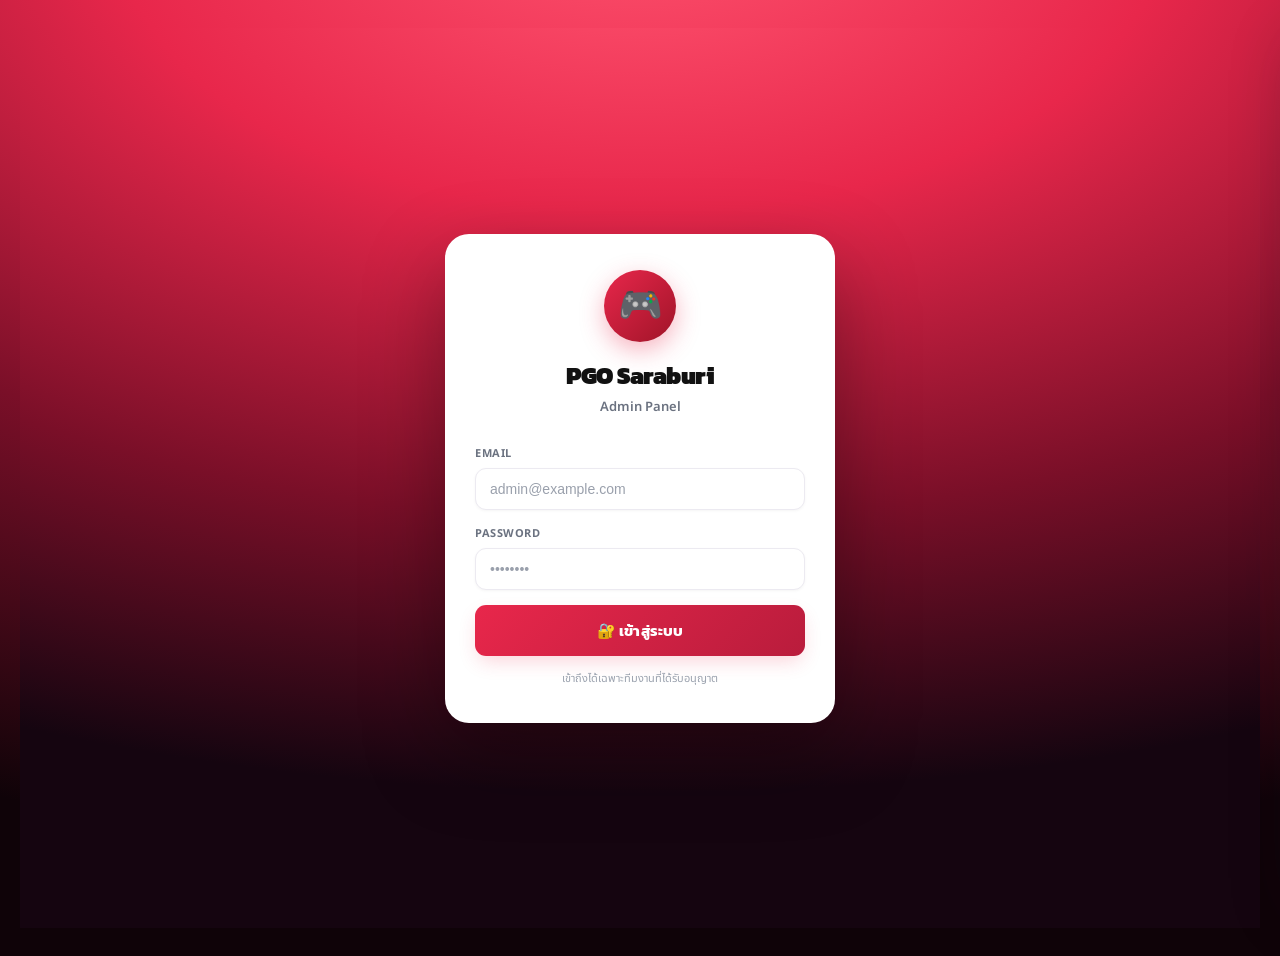
==== admin.html @ 5f39a00f "Add files via upload" ====
<!DOCTYPE html>
<html lang="th">
<head>
<meta charset="UTF-8">
<meta name="viewport" content="width=device-width, initial-scale=1.0">
<title>PGO Saraburi — Admin Panel</title>
<link rel="icon" type="image/png" href="favicon.png">
<link rel="apple-touch-icon" href="icon-192.png">
<script src="https://cdn.jsdelivr.net/npm/@supabase/supabase-js@2/dist/umd/supabase.js"></script>
<script src="https://cdnjs.cloudflare.com/ajax/libs/jsQR/1.4.0/jsQR.min.js"></script>
<link rel="stylesheet" href="style.css?v=8">
</head>
<body id="page-admin">

<!-- LOGIN -->
<div id="screen-login" style="min-height:100vh;display:flex;align-items:center;justify-content:center;padding:24px">
  <div style="background:#fff;border-radius:24px;padding:36px 30px;width:100%;max-width:390px;box-shadow:0 32px 80px rgba(0,0,0,.35)">
    <div style="text-align:center;margin-bottom:28px">
      <div style="width:72px;height:72px;border-radius:50%;background:linear-gradient(135deg,#E8274B,#a01428);display:flex;align-items:center;justify-content:center;font-size:36px;margin:0 auto 16px;box-shadow:0 8px 24px rgba(232,39,75,.35)">🎮</div>
      <h1 style="font-size:24px;font-weight:900;color:#111;letter-spacing:-.5px">PGO Saraburi</h1>
      <p style="font-size:13px;color:#6b7280;margin-top:4px;font-weight:600">Admin Panel</p>
    </div>
    <div class="err-box hidden" id="login-err"></div>
    <div class="form-group">
      <label class="form-label">Email</label>
      <input class="form-input" id="login-email" type="email" placeholder="admin@example.com" autocomplete="email">
    </div>
    <div class="form-group">
      <label class="form-label">Password</label>
      <input class="form-input" id="login-pw" type="password" placeholder="••••••••" autocomplete="current-password">
    </div>
    <button class="btn btn-primary" id="login-btn" onclick="doLogin()">🔐 เข้าสู่ระบบ</button>
    <p style="font-size:11px;color:#9ca3af;text-align:center;margin-top:14px">เข้าถึงได้เฉพาะทีมงานที่ได้รับอนุญาต</p>
  </div>
</div>

<!-- NO ACCESS -->
<div id="screen-noaccess" class="hidden" style="min-height:100vh;display:flex;align-items:center;justify-content:center;padding:24px">
  <div style="background:#fff;border-radius:24px;padding:40px 30px;max-width:390px;text-align:center;box-shadow:0 32px 80px rgba(0,0,0,.35)">
    <div style="width:80px;height:80px;border-radius:50%;background:#fee2e2;display:flex;align-items:center;justify-content:center;font-size:40px;margin:0 auto 18px">🚫</div>
    <h2 style="font-size:20px;font-weight:800;margin-bottom:10px;color:#111">ไม่มีสิทธิ์เข้าถึง</h2>
    <p style="font-size:13px;color:#6b7280;margin-bottom:22px;line-height:1.7">บัญชีนี้ไม่ได้รับอนุญาตให้เข้าใช้ Admin Panel<br>กรุณาติดต่อ Superadmin</p>
    <button class="btn btn-secondary" onclick="doLogout()" style="max-width:220px;margin:0 auto">← ออกจากระบบ</button>
  </div>
</div>

<!-- MAIN -->
<div id="screen-main" class="hidden">
<div class="app">
  <div class="topbar">
    <div style="display:flex;align-items:center;gap:10px">
      <img src="logo.png" alt="logo" style="width:36px;height:36px;border-radius:50%;border:2px solid rgba(255,255,255,0.4)">
      <div>
        <h1>PGO Saraburi Admin</h1>
        <p id="top-info">ยินดีต้อนรับ</p>
      </div>
    </div>
    <div style="display:flex;align-items:center;gap:8px">
      <span title="Realtime" style="display:inline-flex;align-items:center;gap:4px;font-size:11px;opacity:0.85"><span id="rt-dot" style="width:8px;height:8px;border-radius:50%;background:#f59e0b;display:inline-block"></span>Live</span>
      <span class="role-badge" id="role-badge"></span>
      <button onclick="doLogout()" style="background:rgba(255,255,255,0.18);border:1px solid rgba(255,255,255,0.3);color:#fff;padding:5px 10px;border-radius:7px;font-size:12px;cursor:pointer;font-weight:600">ออก</button>
    </div>
  </div>

  <div class="tabs">
    <button class="tab active" id="tab-dashboard"  onclick="switchTab('dashboard')">📊 ภาพรวม</button>
    <button class="tab"        id="tab-members"    onclick="switchTab('members')">👥 สมาชิก <span id="pin-reset-badge" style="display:none;background:#dc2626;color:#fff;border-radius:20px;font-size:10px;font-weight:800;padding:1px 6px;margin-left:2px"></span></button>
    <button class="tab"        id="tab-activities" onclick="switchTab('activities')">🎯 กิจกรรม</button>
    <button class="tab"        id="tab-announce"   onclick="switchTab('announce')">📢 ประกาศ</button>
    <button class="tab"        id="tab-draw"       onclick="switchTab('draw')">🎁 สุ่มรางวัล</button>
    <button class="tab"        id="tab-scan"       onclick="switchTab('scan')">📷 สแกน QR</button>
    <button class="tab hidden" id="tab-team"       onclick="switchTab('team')">🔐 ทีมงาน</button>
  </div>

  <!-- DASHBOARD -->
  <div class="tab-panel active" id="panel-dashboard">
    <div class="stat-grid">
      <div class="stat-box"><div class="stat-num" id="st-members">-</div><div class="stat-label">สมาชิก</div></div>
      <div class="stat-box"><div class="stat-num" id="st-checkins">-</div><div class="stat-label">เช็คอินวันนี้</div></div>
      <div class="stat-box"><div class="stat-num" id="st-acts">-</div><div class="stat-label">กิจกรรม Live</div></div>
    </div>
    <div class="card">
      <div class="card-head">
        <h2 style="margin:0">เช็คอินล่าสุด <span class="live-dot"></span></h2>
        <button class="btn btn-secondary btn-sm" onclick="loadDashboard()">↻ รีเฟรช</button>
      </div>
      <div class="tbl-wrap"><table class="tbl">
        <thead><tr><th>ชื่อ / Trainer</th><th>ทีม</th><th>กิจกรรม</th><th>เวลา</th><th>ระยะ(m)</th></tr></thead>
        <tbody id="dash-ci-list"><tr><td colspan="5" class="empty">กำลังโหลด...</td></tr></tbody>
      </table></div>
    </div>
    <div class="card">
      <h2>สถิติตามทีม</h2>
      <div id="team-stats"></div>
    </div>
  </div>

  <!-- MEMBERS -->
  <div class="tab-panel" id="panel-members">
    <!-- PIN Reset Requests -->
    <div class="card" id="pin-resets-card" style="display:none;border-left:4px solid #dc2626">
      <div class="card-head">
        <h2 style="margin:0;color:#dc2626">🔑 คำขอ Reset PIN</h2>
        <button class="btn btn-secondary btn-sm" onclick="loadPinResets()">↻</button>
      </div>
      <div id="pin-resets-list"></div>
    </div>
    <div class="card">
      <div style="display:flex;align-items:center;gap:8px;margin-bottom:12px;flex-wrap:wrap">
        <select id="filter-team" onchange="loadMembers()" style="padding:6px 10px;border:1px solid #e5e7eb;border-radius:7px;font-size:13px">
          <option value="">ทุกทีม</option>
          <option value="mystic">💙 Mystic</option>
          <option value="valor">❤️ Valor</option>
          <option value="instinct">💛 Instinct</option>
        </select>
        <button class="btn btn-secondary btn-sm" onclick="exportCSV()">📥 Export CSV</button>
      </div>
      <div class="tbl-wrap"><table class="tbl">
        <thead><tr><th>#</th><th>ชื่อ</th><th>Username</th><th>ทีม</th><th>Badge</th><th>กิจกรรม</th><th>แต้ม</th><th>ลงทะเบียน</th></tr></thead>
        <tbody id="members-list"><tr><td colspan="7" class="empty">กำลังโหลด...</td></tr></tbody>
      </table></div>
    </div>
  </div>

  <!-- ACTIVITIES -->
  <div class="tab-panel" id="panel-activities">
    <div class="card" id="act-form-card">
      <h2>➕ สร้างกิจกรรมใหม่</h2>
      <div class="err-box hidden" id="act-err"></div>
      <div style="display:grid;grid-template-columns:1fr 1fr;gap:10px">
        <div class="form-group" style="grid-column:1/-1">
          <label class="form-label">ชื่อกิจกรรม</label>
          <input class="form-input" id="act-name" type="text" placeholder="เช่น Raid Day สระบุรี">
        </div>
        <div class="form-group">
          <label class="form-label">ประเภท</label>
          <select class="form-input" id="act-type">
            <option value="draw">🎁 Lucky Draw</option>
            <option value="points">⭐ สะสมแต้ม</option>
            <option value="pvp">⚔️ PvP/Raid</option>
            <option value="checkin">📍 Check-in</option>
          </select>
        </div>
        <div class="form-group">
          <label class="form-label">ระบบเช็คอิน</label>
          <select class="form-input" id="act-checkin-mode">
            <option value="qr">📷 QR Code (แอดมินสแกนหน้างาน)</option>
            <option value="gps">📍 GPS (สมาชิกกดเช็คอินเอง)</option>
          </select>
        </div>
        <div class="form-group">
          <label class="form-label">แต้มต่อการเช็คอิน</label>
          <input class="form-input" id="act-pts" type="number" value="20" min="0" max="9999">
        </div>
        <div class="form-group">
          <label class="form-label">Latitude (GPS)</label>
          <input class="form-input" id="act-lat" type="number" placeholder="14.5289" step="any">
        </div>
        <div class="form-group">
          <label class="form-label">Longitude (GPS)</label>
          <input class="form-input" id="act-lng" type="number" placeholder="100.9103" step="any">
        </div>
        <div class="form-group">
          <label class="form-label">รัศมี (เมตร)</label>
          <input class="form-input" id="act-radius" type="number" value="100" min="10">
        </div>
        <div class="form-group">
          <label class="form-label">เวลาเริ่ม (ไม่บังคับ)</label>
          <input class="form-input" id="act-start" type="datetime-local">
        </div>
        <div class="form-group">
          <label class="form-label">เวลาสิ้นสุด (ไม่บังคับ)</label>
          <input class="form-input" id="act-end" type="datetime-local">
        </div>
        <div class="form-group" style="grid-column:1/-1">
          <label class="form-label">รูปภาพกิจกรรม (ไม่บังคับ)</label>
          <div id="img-preview-wrap" style="display:none;margin-bottom:8px">
            <img id="img-preview" style="width:100%;max-height:180px;object-fit:cover;border-radius:9px;border:1.5px solid #e5e7eb">
          </div>
          <input type="file" id="act-image" accept="image/*" onchange="previewImage(this)" style="display:none">
          <div style="display:flex;gap:8px">
            <button type="button" class="btn btn-secondary btn-sm" onclick="document.getElementById('act-image').click()">🖼 เลือกรูปภาพ</button>
            <button type="button" class="btn btn-secondary btn-sm" id="img-clear-btn" onclick="clearImage()" style="display:none">✕ ลบรูป</button>
          </div>
          <p style="font-size:11px;color:#9ca3af;margin-top:5px">รองรับ JPG, PNG, WebP · แนะนำ 1200×630px (16:9) · ระบบ resize อัตโนมัติ</p>
        </div>
      </div>
      <button class="btn btn-secondary btn-sm" style="margin-bottom:10px;width:auto" onclick="useMyGPS()">📍 ใช้ GPS ของฉัน</button>
      <div style="display:flex;gap:8px;flex-wrap:wrap">
        <button class="btn btn-primary" id="act-create-btn" onclick="createActivity()">✅ สร้างกิจกรรม</button>
        <button class="btn btn-secondary" id="act-cancel-btn" onclick="cancelEdit()" style="display:none">✕ ยกเลิก</button>
      </div>
    </div>
    <div class="card">
      <h2>รายการกิจกรรม</h2>
      <div id="act-list"></div>
    </div>
  </div>

  <!-- ANNOUNCEMENT (popup หลังล็อกอินฝั่งสมาชิก) -->
  <div class="tab-panel" id="panel-announce">
    <div class="card">
      <h2>📢 สร้างประกาศใหม่</h2>
      <p style="font-size:12px;color:#6b7280;margin-bottom:12px">ประกาศใหม่จะขึ้น pop-up ให้สมาชิกทุกคนเห็นทันทีหลังล็อกอินครั้งถัดไป และจะปิดประกาศเก่าที่เคยเปิดไว้อัตโนมัติ (แสดงได้ทีละ 1 ประกาศ)</p>
      <div class="err-box hidden" id="ann-err"></div>
      <div class="form-group">
        <label class="form-label">หัวข้อ (ไม่บังคับ)</label>
        <input class="form-input" id="ann-title" type="text" placeholder="เช่น นัดหมายกิจกรรมสัปดาห์นี้" maxlength="60">
      </div>
      <div class="form-group">
        <label class="form-label">ข้อความ</label>
        <textarea class="form-input" id="ann-message" rows="4" style="resize:vertical" placeholder="รายละเอียดกิจกรรม/การนัดหมายที่ต้องการแจ้งสมาชิก"></textarea>
      </div>
      <div class="form-group">
        <label class="form-label">รูปภาพประกอบ (ไม่บังคับ)</label>
        <div id="ann-img-preview-wrap" style="display:none;margin-bottom:8px">
          <img id="ann-img-preview" style="width:100%;max-height:180px;object-fit:cover;border-radius:9px;border:1.5px solid #e5e7eb">
        </div>
        <input type="file" id="ann-image" accept="image/*" onchange="previewAnnounceImage(this)" style="display:none">
        <div style="display:flex;gap:8px">
          <button type="button" class="btn btn-secondary btn-sm" onclick="document.getElementById('ann-image').click()">🖼 เลือกรูปภาพ</button>
          <button type="button" class="btn btn-secondary btn-sm" id="ann-img-clear-btn" onclick="clearAnnounceImage()" style="display:none">✕ ลบรูป</button>
        </div>
      </div>
      <button class="btn btn-primary" id="ann-create-btn" onclick="createAnnouncement()">📢 เผยแพร่ประกาศ</button>
    </div>
    <div class="card">
      <div class="card-head">
        <h2 style="margin:0">ประวัติประกาศ</h2>
        <button class="btn btn-secondary btn-sm" onclick="loadAnnouncements()">↻ รีเฟรช</button>
      </div>
      <div id="ann-list"></div>
    </div>
  </div>

  <!-- DRAW -->
  <div class="tab-panel" id="panel-draw">
    <div class="card">
      <h2>⚙️ ตั้งค่าการสุ่ม</h2>
      <div style="display:grid;grid-template-columns:1fr 1fr;gap:10px">
        <div class="form-group" style="grid-column:1/-1">
          <label class="form-label">กิจกรรม</label>
          <select id="draw-act" onchange="loadDrawCandidates()" style="width:100%;padding:8px;border:1px solid #e5e7eb;border-radius:7px;font-size:13px">
            <option value="">เลือกกิจกรรม</option>
          </select>
        </div>
        <div class="form-group">
          <label class="form-label">กรองทีม</label>
          <select id="draw-team" onchange="loadDrawCandidates()" style="width:100%;padding:8px;border:1px solid #e5e7eb;border-radius:7px;font-size:13px">
            <option value="">ทุกทีม</option>
            <option value="mystic">💙 Mystic</option>
            <option value="valor">❤️ Valor</option>
            <option value="instinct">💛 Instinct</option>
          </select>
        </div>
        <div class="form-group">
          <label class="form-label">เช็กอินขั้นต่ำ (ครั้ง)</label>
          <input class="form-input" id="draw-min-ci" type="number" value="0" min="0" onchange="loadDrawCandidates()">
        </div>
        <div class="form-group" style="grid-column:1/-1">
          <label class="form-label">รายการรางวัล</label>
          <div id="prize-rows-wrap"></div>
          <button type="button" class="btn btn-secondary btn-sm" onclick="addPrizeRow()" style="margin-top:6px">+ เพิ่มรายการรางวัล</button>
          <div id="prize-total-label" style="font-size:12px;color:#6b7280;margin-top:8px"></div>
        </div>
      </div>
      <div id="draw-eligible" style="font-size:13px;color:#6b7280;margin-top:10px"></div>
    </div>

    <div class="card">
      <h2>🎲 สุ่มรางวัล</h2>
      <div class="draw-stage">
        <div class="draw-slot" id="draw-slot">———</div>
      </div>
      <div style="display:flex;gap:8px;flex-wrap:wrap;margin-bottom:8px">
        <button class="btn btn-primary" id="draw-btn" onclick="doDraw()" disabled>🎲 สุ่มผู้โชคดี</button>
        <button class="btn btn-secondary btn-sm" onclick="resetDraw()" style="color:#dc2626;border-color:#fecaca">🔄 Reset การสุ่ม</button>
      </div>
      <div id="draw-winner-area"></div>
    </div>

    <div class="card">
      <h2>🏆 ผู้ได้รับรางวัลในกิจกรรมนี้</h2>
      <div style="display:flex;justify-content:flex-end;margin-bottom:8px">
        <button class="btn btn-secondary btn-sm" onclick="exportWinnersCSV()">📥 Export CSV</button>
      </div>
      <div class="tbl-wrap"><table class="tbl">
        <thead><tr><th>อันดับ</th><th>รางวัล</th><th>ชื่อ</th><th>Trainer</th><th>ทีม</th><th>เวลา</th><th>สถานะ</th></tr></thead>
        <tbody id="draw-winners-list"><tr><td colspan="7" class="empty">เลือกกิจกรรมก่อน</td></tr></tbody>
      </table></div>
    </div>

    <div class="card">
      <h2>📋 ประวัติการสุ่มทั้งหมด</h2>
      <div class="tbl-wrap"><table class="tbl">
        <thead><tr><th>กิจกรรม</th><th>อันดับ</th><th>รางวัล</th><th>ชื่อ</th><th>ทีม</th><th>เวลา</th><th>สถานะ</th></tr></thead>
        <tbody id="draw-history-list"><tr><td colspan="7" class="empty">กำลังโหลด...</td></tr></tbody>
      </table></div>
    </div>
  </div>

  <!-- SCAN QR -->
  <div class="tab-panel" id="panel-scan">
    <div class="card">
      <h2>📷 สแกน QR เช็คอิน</h2>
      <div class="info-box" id="scan-info-msg">กด "เปิดกล้อง" แล้วให้สมาชิกแสดง QR Code ที่หน้าจอมือถือ</div>
      <div id="qr-video-wrap" style="display:none">
        <video id="qr-video" autoplay playsinline muted></video>
        <div id="qr-scan-box"><div id="qr-scan-line"></div></div>
      </div>
      <canvas id="qr-canvas-scan" style="display:none"></canvas>
      <div style="text-align:center;margin-bottom:14px">
        <button class="btn btn-primary" id="scan-toggle-btn" onclick="toggleQRScanner()" style="max-width:220px;margin:0 auto">📷 เปิดกล้อง</button>
      </div>
      <div id="scan-result" style="display:none"></div>
      <hr style="border:none;border-top:1px solid #f0f0f0;margin:16px 0">
      <div style="font-size:12px;color:#9ca3af;text-align:center;margin-bottom:8px">กล้องไม่ได้? พิมพ์ Token ด้านล่าง</div>
      <div style="display:flex;gap:8px">
        <input id="manual-token-input" class="form-input" placeholder="วาง Token จาก QR ที่นี่" style="flex:1;font-size:13px">
        <button class="btn btn-secondary btn-sm" onclick="manualScanToken()" style="flex-shrink:0;white-space:nowrap">✅ ยืนยัน</button>
      </div>
    </div>

    <!-- Manual Check-in Card -->
    <div class="card" style="margin-top:0">
      <h2>✋ เช็คอิน Manual</h2>
      <div class="info-box" style="margin-bottom:14px">สำหรับกรณีสมาชิกไม่มี GPS หรือสัญญาณอ่อน — Admin เลือกสมาชิกและกิจกรรม แล้วกดเช็คอินให้เลย</div>
      <div style="display:flex;flex-direction:column;gap:10px">
        <div>
          <label class="form-label">ค้นหาสมาชิก</label>
          <input id="mc-search" class="form-input" placeholder="พิมพ์ชื่อหรือ Trainer name..." oninput="mcSearchMembers()" autocomplete="off">
          <div id="mc-dropdown" style="display:none;border:1px solid var(--border);border-radius:10px;overflow:hidden;max-height:200px;overflow-y:auto;margin-top:4px;background:#fff;box-shadow:0 4px 12px rgba(0,0,0,.1)"></div>
          <div id="mc-selected" style="display:none;margin-top:6px;padding:8px 12px;background:#fef2f2;border-radius:8px;border:1px solid #fecaca;font-size:13px;font-weight:700;color:var(--red)"></div>
        </div>
        <div>
          <label class="form-label">กิจกรรมที่เปิดอยู่</label>
          <select id="mc-activity" class="form-input" style="padding:10px 12px">
            <option value="">กำลังโหลด...</option>
          </select>
        </div>
        <button class="btn btn-primary" onclick="doManualCheckin()" id="mc-btn">✅ เช็คอินให้สมาชิก</button>
        <div id="mc-result" style="display:none;text-align:center;font-size:13px;padding:8px;border-radius:8px"></div>
      </div>
    </div>
  </div>

  <!-- TEAM (superadmin only) -->
  <div class="tab-panel" id="panel-team">
    <div class="card">
      <h2>➕ เพิ่มทีมงาน</h2>
      <div class="info-box">กรอกอีเมล ชื่อ และสิทธิ์ แล้วกด "+ เพิ่ม" — ระบบจะส่งอีเมลเชิญให้ตั้งรหัสผ่านเองและเพิ่มสิทธิ์ให้ในขั้นตอนเดียว (เฉพาะ Superadmin เท่านั้นที่ทำได้)</div>
      <div class="err-box hidden" id="team-err"></div>
      <div class="flex-row" style="margin-bottom:10px">
        <input class="form-input" id="team-email" type="email" placeholder="email@example.com" style="flex:1;min-width:160px">
        <input class="form-input" id="team-name" type="text" placeholder="ชื่อทีมงาน" style="flex:1;min-width:120px">
        <select class="form-input" id="team-role" style="width:130px;min-width:0">
          <option value="staff">Staff</option>
          <option value="admin">Admin</option>
          <option value="superadmin">Superadmin</option>
        </select>
        <button class="btn btn-primary btn-sm" id="team-add-btn" onclick="addTeamMember()">+ เพิ่ม</button>
      </div>
    </div>
    <div class="card">
      <h2>รายชื่อทีมงาน</h2>
      <div class="tbl-wrap"><table class="tbl">
        <thead><tr><th>ชื่อ</th><th>Email</th><th>Role</th><th>เพิ่มเมื่อ</th><th></th></tr></thead>
        <tbody id="team-list"><tr><td colspan="5" class="empty">กำลังโหลด...</td></tr></tbody>
      </table></div>
    </div>
    <div class="card">
      <h2>🖼️ รูปภาพหน้า Splash (ตามเทศกาล)</h2>
      <div class="info-box">ตั้งค่า URL รูปพื้นหลังหน้าแรกที่สมาชิกเห็นตอนเปิดแอป เช่น ธีมฮาโลวีน คริสต์มาส ปีใหม่ — เว้นว่างแล้วบันทึกเพื่อกลับไปใช้พื้นหลังปกติ</div>
      <div class="err-box hidden" id="splash-err"></div>
      <div class="flex-row" style="margin-bottom:10px">
        <input class="form-input" id="splash-url" type="url" placeholder="https://example.com/seasonal.jpg" style="flex:1;min-width:200px">
        <button class="btn btn-primary btn-sm" onclick="saveSplashImage()">💾 บันทึก</button>
        <button class="btn btn-secondary btn-sm" onclick="clearSplashImage()">✖ ล้างค่า</button>
      </div>
      <img id="splash-preview" src="" alt="ตัวอย่างรูป Splash" style="display:none;max-width:220px;border-radius:14px;box-shadow:0 4px 14px rgba(0,0,0,.15)">
    </div>
    <div class="card">
      <h2>📣 ส่งการแจ้งเตือน (Push Notification)</h2>
      <div class="info-box">ส่งแจ้งเตือนไปยังสมาชิกทุกคนที่เปิดรับการแจ้งเตือนไว้ กดการแจ้งเตือนแล้วแอปจะพาไปหน้าที่เลือกด้านล่าง</div>
      <div class="err-box hidden" id="push-err"></div>
      <div class="form-group">
        <label class="form-label">หัวข้อ</label>
        <input class="form-input" id="push-title" type="text" placeholder="เช่น 🎉 มีกิจกรรมใหม่!" maxlength="80">
      </div>
      <div class="form-group">
        <label class="form-label">ข้อความ</label>
        <textarea class="form-input" id="push-body" rows="3" placeholder="รายละเอียดการแจ้งเตือน..." maxlength="180"></textarea>
      </div>
      <div style="display:grid;grid-template-columns:1fr 1fr;gap:10px">
        <div class="form-group">
          <label class="form-label">หน้าปลายทาง (เมื่อกดแจ้งเตือน)</label>
          <select class="form-input" id="push-dest">
            <option value="home">🏠 หน้าหลัก</option>
            <option value="leaderboard">🏆 Leaderboard</option>
            <option value="checkin-history">📋 ประวัติเช็คอิน</option>
            <option value="badge">🎖 ตราสัญลักษณ์</option>
          </select>
        </div>
        <div class="form-group">
          <label class="form-label">รูปภาพประกอบ (ไม่บังคับ)</label>
          <input class="form-input" id="push-image" type="url" placeholder="https://...">
        </div>
      </div>
      <button class="btn btn-primary" id="push-send-btn" onclick="sendPushNotification()">📣 ส่งแจ้งเตือน</button>
      <div id="push-result" style="display:none;text-align:center;font-size:13px;padding:8px;border-radius:8px;margin-top:10px"></div>
    </div>
    <div class="card">
      <div class="card-head">
        <h2 style="margin:0">📋 สมาชิกที่เปิดรับแจ้งเตือนอยู่ตอนนี้</h2>
        <button class="btn btn-secondary btn-sm" onclick="loadPushSubscribers()">↻ รีเฟรช</button>
      </div>
      <div class="tbl-wrap"><table class="tbl">
        <thead><tr><th>ชื่อ</th><th>Trainer</th><th>จำนวนอุปกรณ์</th><th>เปิดล่าสุด</th></tr></thead>
        <tbody id="push-subs-list"><tr><td colspan="4" class="empty">กำลังโหลด...</td></tr></tbody>
      </table></div>
    </div>
    <div class="card">
      <div class="card-head">
        <h2 style="margin:0">🕘 ประวัติการส่งแจ้งเตือน</h2>
        <button class="btn btn-secondary btn-sm" onclick="loadPushLogs()">↻ รีเฟรช</button>
      </div>
      <div id="push-logs-list"><div class="empty">กำลังโหลด...</div></div>
    </div>
  </div>

</div><!-- .app -->
</div><!-- screen-main -->

<script>
// =====================================================
// SUPABASE CONFIG — แก้ไข 2 บรรทัดนี้
// หาค่าได้ที่: Supabase Dashboard → Settings → API
const SUPABASE_URL      = 'https://mywgmpeirhuzeglzofso.supabase.co';
const SUPABASE_ANON_KEY = 'sb_publishable__g2KWcUU1hOY8hpvE3EupQ_81szTRiy';
// =====================================================

const IS_CONFIGURED = !SUPABASE_URL.includes('YOUR_PROJECT');

let db = null;
if (IS_CONFIGURED) {
  const { createClient } = window.supabase;
  db = createClient(SUPABASE_URL, SUPABASE_ANON_KEY);
}

const TEAM_LABEL = { mystic:'💙 Mystic', valor:'❤️ Valor', instinct:'💛 Instinct' };
const BADGES = [
  { min:50, cls:'ach-champion', icon:'👑', label:'Champion' },
  { min:30, cls:'ach-diamond',  icon:'💎', label:'Diamond'  },
  { min:15, cls:'ach-gold',     icon:'🥇', label:'Gold'     },
  { min:7,  cls:'ach-silver',   icon:'🥈', label:'Silver'   },
  { min:3,  cls:'ach-bronze',   icon:'🥉', label:'Bronze'   },
  { min:1,  cls:'ach-newcomer', icon:'🌱', label:'Newcomer' },
];
function getBadge(events) { return BADGES.find(b=>(events||0)>=b.min)||null; }
function achTag(events) { const b=getBadge(events); return b?`<span class="ach-tag ${b.cls}">${b.icon} ${b.label}</span>`:'-'; }
const TEAM_B     = { mystic:'b-mystic',  valor:'b-valor',  instinct:'b-instinct' };
const ROLE_B     = { superadmin:'b-superadmin', admin:'b-admin', staff:'b-staff' };
const ROLE_RB    = { superadmin:'rb-superadmin', admin:'rb-admin', staff:'rb-staff' };

let currentUser = null;
let currentRole = null;
let drawCandidates = [];
let drawWinners    = [];
let drawTimer      = null;

function $(id)       { return document.getElementById(id); }
function show(id)    { $(id).classList.remove('hidden'); }
function hide(id)    { $(id).classList.add('hidden'); }
function showErr(id, msg){ $(id).textContent=msg; show(id); }
function hideErr(id) { hide(id); }

// Toast แจ้งเตือนลอยมุมบน แทน alert() เดิม (ไม่บล็อกหน้าจอ) — ใช้กับข้อความ
// แจ้งสถานะทั่วไปเท่านั้น ส่วนข้อความที่โชว์ PIN ใหม่ (ต้องให้แอดมินจด/แจ้งสมาชิก)
// ยังคงใช้ alert() ปกติที่บล็อกหน้าจอไว้ตามเดิมโดยตั้งใจ
function showToast(message, type = 'info', duration = 3200) {
  let box = $('toast-container');
  if (!box) { box = document.createElement('div'); box.id = 'toast-container'; document.body.appendChild(box); }
  const icons = { success: '✅', error: '❌', info: 'ℹ️' };
  const el = document.createElement('div');
  el.className = 'toast' + (type !== 'info' ? ' toast-' + type : '');
  el.innerHTML = `<span class="toast-icon">${icons[type] || icons.info}</span><span>${message}</span>`;
  box.appendChild(el);
  setTimeout(() => { el.classList.add('toast-out'); setTimeout(() => el.remove(), 250); }, duration);
}
function fmt(d)      { if(!d)return'-'; return new Date(d).toLocaleString('th-TH',{day:'2-digit',month:'2-digit',hour:'2-digit',minute:'2-digit'}); }

// ป้องกัน XSS: ใช้ครอบข้อมูลที่มาจาก DB/ผู้ใช้ก่อนใส่ผ่าน innerHTML เสมอ
function esc(s) {
  return String(s ?? '').replace(/[&<>"']/g, c => ({'&':'&amp;','<':'&lt;','>':'&gt;','"':'&quot;',"'":'&#39;'}[c]));
}
// ป้องกัน XSS/JS-injection: ใช้ครอบค่าที่ฝังเป็น argument ในสตริง JS เดี่ยว ('...')
// ภายใน attribute onclick="..." (ต้อง escape ทั้งระดับ JS string และระดับ HTML attribute)
function escJs(s) {
  return String(s ?? '')
    .replace(/\\/g, '\\\\')
    .replace(/'/g, "\\'")
    .replace(/"/g, '&quot;')
    .replace(/</g, '&lt;')
    .replace(/>/g, '&gt;')
    .replace(/\n/g, '\\n')
    .replace(/\r/g, '');
}

// ==================== Auth ====================
async function doLogin() {
  const email = $('login-email').value.trim();
  const pw    = $('login-pw').value;
  hideErr('login-err');
  if (!email || !pw) { showErr('login-err','กรุณากรอก Email และ Password'); return; }
  $('login-btn').disabled=true; $('login-btn').textContent='กำลังเข้าสู่ระบบ...';
  try {
    if (!IS_CONFIGURED || !db) {
      // Demo mode (no Supabase)
      if (pw==='admin') { currentRole='superadmin'; currentUser={email}; bootAdmin(); }
      else showErr('login-err','รหัสผ่านไม่ถูกต้อง (Demo: admin)');
      return;
    }
    // ล้าง session เก่า (เช่น Google OAuth จาก index.html) ก่อน login ใหม่
    await db.auth.signOut();
    const { data, error } = await db.auth.signInWithPassword({ email, password: pw });
    if (error) throw error;
    currentUser = data.user;
    const { data: tm } = await db.from('team_members').select('*').eq('email', email).maybeSingle();
    if (!tm) { await db.auth.signOut(); showErr('login-err','บัญชีนี้ไม่มีสิทธิ์เข้า Admin Panel'); return; }
    currentRole = tm.role;
    bootAdmin();
  } catch(e) { showErr('login-err', e.message||'เข้าสู่ระบบไม่สำเร็จ'); }
  finally { $('login-btn').disabled=false; $('login-btn').textContent='🔐 เข้าสู่ระบบ'; }
}

function bootAdmin() {
  hide('screen-login');
  show('screen-main');
  const rb=$('role-badge');
  rb.textContent = currentRole==='superadmin'?'👑 Superadmin':currentRole==='admin'?'🛡 Admin':'👤 Staff';
  rb.className   = 'role-badge '+(ROLE_RB[currentRole]||'rb-staff');
  $('top-info').textContent = (currentUser?.email||'') + ' · เข้าสู่ระบบแล้ว';
  if (currentRole==='superadmin') { show('tab-team'); }
  if (currentRole==='staff')      { hide('tab-draw'); hide('act-form-card'); hide('tab-announce'); }
  loadDashboard();
  loadActivitiesForDraw();
  loadPinResets();
  startRealtime();
}

// ==================== Realtime ====================
let _realtimeChannel = null;
function startRealtime() {
  if (!IS_CONFIGURED || !db) return;
  if (_realtimeChannel) { db.removeChannel(_realtimeChannel); }

  _realtimeChannel = db.channel('admin-realtime')
    .on('postgres_changes', { event: 'INSERT', schema: 'public', table: 'checkins' }, payload => {
      showToast('📍 เช็คอินใหม่: ' + (payload.new.member_name || '') + ' — ' + (payload.new.activity_name || ''));
      // refresh dashboard ถ้าอยู่ที่ tab dashboard
      if ($('panel-dashboard')?.classList.contains('active')) loadDashboard();
    })
    .on('postgres_changes', { event: 'INSERT', schema: 'public', table: 'members' }, payload => {
      showToast('🆕 สมาชิกใหม่: ' + (payload.new.name || '') + ' (' + (payload.new.gameid || '') + ')');
      if ($('panel-dashboard')?.classList.contains('active')) loadDashboard();
      if ($('panel-members')?.classList.contains('active'))   loadMembers();
    })
    .subscribe(status => {
      const dot = $('rt-dot');
      if (dot) dot.style.background = status === 'SUBSCRIBED' ? '#22c55e' : '#f59e0b';
    });
}

async function doLogout() {
  stopQRScanner();
  if (IS_CONFIGURED && db) await db.auth.signOut();
  currentUser=null; currentRole=null;
  hide('screen-main'); hide('screen-noaccess'); show('screen-login');
}

// ==================== QR Scanner ====================
let _scanStream = null, _scanRaf = null, _scanCooldown = false, _lastScannedToken = '';
let _barcodeDetector = null;

// สร้าง BarcodeDetector ถ้า browser รองรับ (Chrome/Android รองรับ)
if ('BarcodeDetector' in window) {
  try { _barcodeDetector = new BarcodeDetector({ formats: ['qr_code'] }); } catch(e) {}
}

function toggleQRScanner() {
  if (_scanStream) stopQRScanner();
  else startQRScanner();
}

async function startQRScanner() {
  const infoEl    = $('scan-info-msg');
  const video     = $('qr-video');
  const wrap      = $('qr-video-wrap');
  const toggleBtn = $('scan-toggle-btn');

  infoEl.textContent = '⏳ กำลังเปิดกล้อง...';
  infoEl.className   = 'info-box';
  $('scan-result').style.display = 'none';

  const tryList = [
    { video: { facingMode: { exact: 'environment' } } },
    { video: { facingMode: 'environment' } },
    { video: true }
  ];

  let stream = null;
  for (const c of tryList) {
    try { stream = await navigator.mediaDevices.getUserMedia(c); break; }
    catch(e) {}
  }

  if (!stream) {
    infoEl.className   = 'err-box';
    infoEl.textContent = '❌ ไม่สามารถเปิดกล้องได้ — กรุณาอนุญาตสิทธิ์กล้อง';
    return;
  }

  _scanStream       = stream;
  _lastScannedToken = '';
  _scanCooldown     = false;

  video.srcObject = stream;
  wrap.style.display    = 'block';
  toggleBtn.textContent = '⏹ หยุดกล้อง';
  toggleBtn.className   = 'btn btn-danger';

  video.onloadedmetadata = async () => {
    try { await video.play(); } catch(e) {}
    const s   = stream.getVideoTracks()[0]?.getSettings();
    const api = _barcodeDetector ? 'BarcodeDetector' : 'jsQR';
    infoEl.textContent = `📷 สแกนอยู่ [${api}]${s ? ` ${s.width}×${s.height}` : ''} — ให้สมาชิกแสดง QR`;
    _scanRaf = requestAnimationFrame(scanLoop);
  };
}

function stopQRScanner() {
  if (_scanRaf)    { cancelAnimationFrame(_scanRaf); _scanRaf = null; }
  if (_scanStream) { _scanStream.getTracks().forEach(t => t.stop()); _scanStream = null; }
  const video     = $('qr-video');
  const wrap      = $('qr-video-wrap');
  const toggleBtn = $('scan-toggle-btn');
  const info      = $('scan-info-msg');
  if (video)     { video.srcObject = null; video.onloadedmetadata = null; }
  if (wrap)      wrap.style.display = 'none';
  if (toggleBtn) { toggleBtn.textContent = '📷 เปิดกล้อง'; toggleBtn.className = 'btn btn-primary'; }
  if (info)      { info.className = 'info-box'; info.textContent = 'กด "เปิดกล้อง" แล้วให้สมาชิกแสดง QR Code ที่หน้าจอมือถือ'; }
}

async function scanLoop() {
  if (!_scanStream) return;
  const video = $('qr-video');

  if (!video || video.readyState < 2 || video.videoWidth === 0) {
    _scanRaf = requestAnimationFrame(scanLoop);
    return;
  }

  try {
    let detected = null;

    if (_barcodeDetector) {
      // ── วิธี 1: BarcodeDetector (native, เร็ว, แม่นบน Android Chrome) ──
      const codes = await _barcodeDetector.detect(video);
      if (codes.length > 0) detected = codes[0].rawValue;
    } else if (window.jsQR) {
      // ── วิธี 2: jsQR fallback ──
      const canvas = $('qr-canvas-scan');
      canvas.width  = video.videoWidth;
      canvas.height = video.videoHeight;
      const ctx = canvas.getContext('2d');
      ctx.drawImage(video, 0, 0);
      const img = ctx.getImageData(0, 0, canvas.width, canvas.height);
      const code = jsQR(img.data, img.width, img.height, { inversionAttempts: 'attemptBoth' });
      if (code) detected = code.data;
    }

    if (detected && detected !== _lastScannedToken && !_scanCooldown) {
      _lastScannedToken = detected;
      _scanCooldown     = true;
      processScanToken(detected);
      return; // หยุด loop รอผล — processScanToken จะ resume
    }
  } catch(e) { /* ข้าม frame ที่ error */ }

  _scanRaf = requestAnimationFrame(scanLoop);
}

// fallback: แอดมินพิมพ์ token เอง
function manualScanToken() {
  const input = $('manual-token-input');
  const token = (input?.value || '').trim();
  if (!token) return;
  input.value       = '';
  _lastScannedToken = '';
  _scanCooldown     = true;
  processScanToken(token);
}

async function processScanToken(token) {
  const resultEl = $('scan-result');
  resultEl.style.display = 'block';
  resultEl.className = 'info-box';
  resultEl.innerHTML = '<span style="display:inline-block;width:16px;height:16px;border:2px solid #bfdbfe;border-top-color:#1d4ed8;border-radius:50%;animation:spin 0.7s linear infinite;vertical-align:middle;margin-right:6px"></span> กำลังตรวจสอบ QR...';

  try {
    const { data, error } = await db.rpc('scan_checkin_token', { p_token: token });
    if (error) {
      const msg = error.message || '';
      let txt = '❌ เกิดข้อผิดพลาด: ' + msg;
      if (msg.includes('TOKEN_INVALID'))   txt = '❌ QR Code ไม่ถูกต้อง (อาจเป็น QR อื่น)';
      if (msg.includes('TOKEN_EXPIRED'))   txt = '⏰ QR Code หมดอายุแล้ว (ให้สมาชิกสร้างใหม่)';
      if (msg.includes('TOKEN_USED'))      txt = '⚠️ QR Code นี้ถูกใช้ไปแล้ว';
      if (msg.includes('ALREADY_CHECKIN')) txt = '⚠️ สมาชิกนี้เช็คอินแล้ว';
      resultEl.className   = 'err-box';
      resultEl.textContent = txt;
      showToast(txt);
    } else if (data && data.success) {
      const teamIcon = { mystic:'💙', valor:'❤️', instinct:'💛' };
      resultEl.className = '';
      const box = document.createElement('div');
      box.style.cssText = 'background:#dcfce7;border-radius:12px;padding:18px;text-align:center';
      box.innerHTML = `
        <div style="font-size:40px;margin-bottom:8px">✅</div>
        <div style="font-size:18px;font-weight:800;color:#15803d;margin-bottom:6px">เช็คอินสำเร็จ!</div>
        <div style="font-size:16px;font-weight:700;color:#111">${data.member_name}</div>
        <div style="font-size:13px;color:#6b7280;margin:3px 0">${data.member_gameid} · ${teamIcon[data.member_team]||''} ${data.member_team||''}</div>
        <div style="font-size:13px;color:#6b7280">📍 ${data.activity_name}</div>
        <div style="font-size:14px;font-weight:800;color:#E8274B;margin-top:6px">+${data.pts_earned} แต้ม</div>`;
      resultEl.innerHTML = '';
      resultEl.appendChild(box);
      showToast('✅ ' + data.member_name + ' เช็คอินสำเร็จ +' + data.pts_earned + ' แต้ม');
    }
  } catch(e) {
    resultEl.className   = 'err-box';
    resultEl.textContent = '❌ ' + e.message;
  }

  // Resume scan หลัง 3 วินาที
  setTimeout(() => {
    _scanCooldown     = false;
    _lastScannedToken = '';
    if (_scanStream) _scanRaf = requestAnimationFrame(scanLoop);
  }, 3000);
}

// ==================== Tabs ====================
function switchTab(name) {
  if (name !== 'scan') stopQRScanner(); // หยุดกล้องเมื่อออกจาก tab scan
  document.querySelectorAll('.tab').forEach(t=>t.classList.remove('active'));
  document.querySelectorAll('.tab-panel').forEach(p=>p.classList.remove('active'));
  $('tab-'+name).classList.add('active');
  $('panel-'+name).classList.add('active');
  if (name==='dashboard')  loadDashboard();
  if (name==='members')    { loadMembers(); loadPinResets(); }
  if (name==='activities') loadActivities();
  if (name==='announce')   loadAnnouncements();
  if (name==='draw')       loadDrawCandidates();
  if (name==='team')       { loadTeam(); loadSplashImage(); loadPushSubscribers(); loadPushLogs(); }
  if (name==='scan')       { _mcMembersCache = []; loadMcActivities(); }
}

// ==================== Dashboard ====================
// ── Manual Check-in ──────────────────────────────────────────────────────────
let _mcSelectedId = null, _mcMembersCache = [];

async function loadMcActivities() {
  const sel = document.getElementById('mc-activity');
  if (!sel || !IS_CONFIGURED || !db) return;
  try {
    const { data } = await db.from('activities').select('id,name,time_label').eq('is_open', true).order('created_at', { ascending: false });
    if (!data?.length) { sel.innerHTML = '<option value="">ไม่มีกิจกรรมที่เปิดอยู่</option>'; return; }
    sel.innerHTML = data.map(a => `<option value="${a.id}">${a.name}${a.time_label ? ' — '+a.time_label : ''}</option>`).join('');
  } catch(e) { sel.innerHTML = '<option value="">เกิดข้อผิดพลาด</option>'; }
}

async function mcSearchMembers() {
  const q = document.getElementById('mc-search').value.trim().toLowerCase();
  const dd = document.getElementById('mc-dropdown');
  _mcSelectedId = null;
  document.getElementById('mc-selected').style.display = 'none';
  if (q.length < 1) { dd.style.display = 'none'; return; }
  try {
    if (!_mcMembersCache.length && IS_CONFIGURED && db) {
      const { data } = await db.from('members').select('id,name,gameid,team').order('name');
      _mcMembersCache = data || [];
    }
    const filtered = _mcMembersCache.filter(m =>
      m.name.toLowerCase().includes(q) || (m.gameid||'').toLowerCase().includes(q)
    ).slice(0, 8);
    if (!filtered.length) { dd.innerHTML = '<div style="padding:12px;color:#9ca3af;font-size:13px">ไม่พบสมาชิก</div>'; dd.style.display = 'block'; return; }
    dd.innerHTML = filtered.map(m => `
      <div onclick="mcSelectMember('${m.id}','${escJs(m.name)}','${escJs(m.gameid||'')}')"
           style="padding:10px 14px;cursor:pointer;display:flex;align-items:center;gap:10px;border-bottom:1px solid #f3f4f6;font-size:13px"
           onmouseover="this.style.background='#fef2f2'" onmouseout="this.style.background=''">
        <span class="badge ${TEAM_B[m.team]||''}" style="flex-shrink:0">${TEAM_LABEL[m.team]||''}</span>
        <div><strong>${esc(m.name)}</strong><span style="color:#9ca3af;margin-left:6px">${esc(m.gameid||'')}</span></div>
      </div>`).join('');
    dd.style.display = 'block';
  } catch(e) {}
}

function mcSelectMember(id, name, gameid) {
  _mcSelectedId = id;
  document.getElementById('mc-search').value = '';
  document.getElementById('mc-dropdown').style.display = 'none';
  const sel = document.getElementById('mc-selected');
  sel.innerHTML = `✅ เลือก: <strong>${esc(name)}</strong> <span style="font-weight:400;color:#6b7280">${esc(gameid)}</span>`;
  sel.style.display = 'block';
}

async function doManualCheckin() {
  if (!_mcSelectedId) { showToast('กรุณาเลือกสมาชิกก่อน', 'error'); return; }
  const actId = document.getElementById('mc-activity').value;
  if (!actId) { showToast('กรุณาเลือกกิจกรรม', 'error'); return; }
  const btn = document.getElementById('mc-btn');
  const res = document.getElementById('mc-result');
  btn.disabled = true; btn.textContent = '⏳ กำลังเช็คอิน...';
  res.style.display = 'none';
  try {
    const { data, error } = await db.rpc('admin_manual_checkin', { p_member_id: _mcSelectedId, p_activity_id: actId });
    res.style.display = 'block';
    if (data?.ok) {
      res.style.background = '#f0fdf4'; res.style.color = '#15803d';
      res.textContent = data.message;
      _mcSelectedId = null;
      document.getElementById('mc-selected').style.display = 'none';
      loadDashboard();
    } else {
      res.style.background = '#fef2f2'; res.style.color = '#dc2626';
      res.textContent = (error?.message) || data?.message || 'เกิดข้อผิดพลาด';
    }
  } catch(e) {
    res.style.display = 'block'; res.style.background = '#fef2f2'; res.style.color = '#dc2626';
    res.textContent = 'Error: ' + e.message;
  } finally {
    btn.disabled = false; btn.textContent = '✅ เช็คอินให้สมาชิก';
  }
}
// ─────────────────────────────────────────────────────────────────────────────

// ─────────────────────────────────────────────────────────────────────────────

async function loadDashboard() {
  try {
    if (IS_CONFIGURED && db) {
      const [{ count: mc },{ count: ac },{ data: cis }] = await Promise.all([
        db.from('members').select('*',{count:'exact',head:true}),
        db.from('activities').select('*',{count:'exact',head:true}).eq('is_open',true),
        db.from('checkins').select('*').order('timestamp',{ascending:false}).limit(30)
      ]);
      $('st-members').textContent  = mc||0;
      $('st-acts').textContent     = ac||0;
      const today=new Date().toDateString();
      $('st-checkins').textContent = (cis||[]).filter(c=>new Date(c.timestamp).toDateString()===today).length;
      renderDashCI(cis||[]);
      renderTeamStats(cis||[]);
    } else {
      const members = JSON.parse(localStorage.getItem('pgo_members')||'[]');
      const acts    = (JSON.parse(localStorage.getItem('pgo_activities')||'[]')).filter(a=>a.isOpen||a.is_open);
      const cis     = JSON.parse(localStorage.getItem('pgo_checkins')||'[]');
      const today   = new Date().toDateString();
      $('st-members').textContent  = members.length;
      $('st-acts').textContent     = acts.length;
      $('st-checkins').textContent = cis.filter(c=>new Date(c.timestamp).toDateString()===today).length;
      renderDashCI([...cis].reverse().slice(0,20));
      renderTeamStats(cis);
    }
  } catch(e) { console.error(e); }
}

function renderDashCI(cis) {
  const tbody=$('dash-ci-list');
  if (!cis.length) { tbody.innerHTML='<tr><td colspan="5" class="empty">ยังไม่มีการเช็คอิน</td></tr>'; return; }
  tbody.innerHTML = cis.slice(0,20).map(c=>`
    <tr>
      <td><strong>${esc(c.member_name||c.memberName||'')}</strong><br><span style="font-size:11px;color:#9ca3af">${esc(c.member_gameid||c.memberGameId||'')}</span></td>
      <td><span class="badge ${TEAM_B[c.member_team||c.memberTeam]||''}">${TEAM_LABEL[c.member_team||c.memberTeam]||''}</span></td>
      <td style="font-size:12px">${esc(c.activity_name||c.activityName||'')}</td>
      <td style="font-size:12px">${fmt(c.timestamp)}</td>
      <td style="font-size:12px">${(c.distance||0).toLocaleString()}</td>
    </tr>`).join('');
}

function renderTeamStats(cis) {
  const s={mystic:0,valor:0,instinct:0};
  cis.forEach(c=>{const t=c.member_team||c.memberTeam||'';if(s[t]!==undefined)s[t]++;});
  const total=Object.values(s).reduce((a,b)=>a+b,0)||1;
  $('team-stats').innerHTML=Object.entries(s).map(([t,n])=>`
    <div style="margin-bottom:10px">
      <div style="display:flex;justify-content:space-between;margin-bottom:4px">
        <span style="font-size:13px;font-weight:600">${TEAM_LABEL[t]}</span>
        <span style="font-size:13px;color:#6b7280">${n} เช็คอิน</span>
      </div>
      <div style="background:#f0f0f0;border-radius:999px;height:8px">
        <div style="height:8px;border-radius:999px;background:${t==='mystic'?'#3b82f6':t==='valor'?'#ef4444':'#eab308'};width:${Math.round(n/total*100)}%"></div>
      </div>
    </div>`).join('');
}

// ==================== Members ====================
async function loadMembers() {
  const team=$('filter-team').value;
  const tbody=$('members-list');
  tbody.innerHTML='<tr><td colspan="7"><div class="spin"></div></td></tr>';
  try {
    let members=[];
    if (IS_CONFIGURED && db) {
      let q=db.from('members').select('*').order('points',{ascending:false});
      if (team) q=q.eq('team',team);
      const { data }=await q; members=data||[];
    } else {
      members=JSON.parse(localStorage.getItem('pgo_members')||'[]');
      if (team) members=members.filter(m=>m.team===team);
      members.sort((a,b)=>(b.points||0)-(a.points||0));
    }
    if (!members.length) { tbody.innerHTML='<tr><td colspan="7" class="empty">ไม่พบสมาชิก</td></tr>'; return; }
    tbody.innerHTML=members.map((m,i)=>`
      <tr class="clickable-row" onclick="openMemberPanel('${m.id}')">
        <td style="font-weight:700;color:#9ca3af">#${i+1}</td>
        <td><strong>${esc(m.name)}</strong></td>
        <td style="font-size:12px;color:#6b7280">${esc(m.gameid)}</td>
        <td><span class="badge ${TEAM_B[m.team]||''}">${TEAM_LABEL[m.team]||''}</span></td>
        <td>${achTag(m.events||0)}</td>
        <td style="text-align:center">${m.events||0}</td>
        <td style="text-align:center;font-weight:700;color:#E8274B">${m.points||0}</td>
        <td style="font-size:11px;color:#9ca3af">${fmt(m.registered_at)}</td>
      </tr>`).join('');
  } catch(e) { tbody.innerHTML='<tr><td colspan="7" class="empty">เกิดข้อผิดพลาด: '+e.message+'</td></tr>'; }
}

function exportCSV() {
  (async()=>{
    let members=[],checkins=[];
    if (IS_CONFIGURED && db) {
      const [{data:ms},{data:cs}]=await Promise.all([
        db.from('members').select('*').order('points',{ascending:false}),
        db.from('checkins').select('*').order('timestamp',{ascending:false})
      ]);
      members=ms||[]; checkins=cs||[];
    } else {
      members=JSON.parse(localStorage.getItem('pgo_members')||'[]');
      checkins=JSON.parse(localStorage.getItem('pgo_checkins')||'[]');
    }
    const rows=[['ชื่อ','Trainer Name','ทีม','กิจกรรม','แต้ม','ลงทะเบียน']];
    members.forEach(m=>rows.push([m.name,m.gameid,m.team,m.events||0,m.points||0,m.registered_at||'']));
    rows.push([]); rows.push(['=== เช็คอิน ===']);
    rows.push(['ชื่อ','Trainer','ทีม','กิจกรรม','ระยะ(m)','เวลา']);
    checkins.forEach(c=>rows.push([c.member_name||c.memberName,c.member_gameid||c.memberGameId,c.member_team||c.memberTeam,c.activity_name||c.activityName,c.distance||0,c.timestamp||'']));
    const csv='﻿'+rows.map(r=>r.map(f=>'"'+String(f).replace(/"/g,'""')+'"').join(',')).join('\n');
    const a=document.createElement('a'); a.href='data:text/csv;charset=utf-8,'+encodeURIComponent(csv);
    a.download='pgo_export_'+new Date().toISOString().slice(0,10)+'.csv'; a.click();
  })();
}

// ==================== Activities ====================
async function loadActivities() {
  const el=$('act-list'); el.innerHTML='<div class="spin"></div>';
  try {
    let acts=[];
    if (IS_CONFIGURED && db) {
      const {data}=await db.from('activities').select('*').order('created_at',{ascending:false});
      acts=data||[];
    } else {
      acts=JSON.parse(localStorage.getItem('pgo_activities')||'[]');
    }
    if (!acts.length) { el.innerHTML='<div class="empty">ยังไม่มีกิจกรรม</div>'; return; }
    el.innerHTML=acts.map(a=>`
      <div class="card" style="margin-bottom:8px">
        ${a.image_url?`<img src="${a.image_url}" alt="รูปกิจกรรม" style="width:100%;max-height:140px;object-fit:cover;border-radius:8px;margin-bottom:8px">`:''}
        <div style="display:flex;align-items:flex-start;justify-content:space-between;gap:8px">
          <div style="flex:1">
            <div style="font-size:14px;font-weight:700">${esc(a.name)}</div>
            <div style="font-size:12px;color:#6b7280;margin-top:3px">📍 ${a.lat},${a.lng} · รัศมี ${a.radius}m · ⭐${a.pts_per_checkin||a.ptsPerCheckin||20}pt · เช็คอิน: <strong>${(a.checkin_mode||'qr').toUpperCase()}</strong></div>
            <div style="font-size:12px;color:#6b7280">⏰ ${fmtActivityTime(a)}</div>
          </div>
          <span class="badge ${(a.is_open||a.isOpen)?'b-open':'b-closed'}">${(a.is_open||a.isOpen)?'🟢 Live':'⚫ ปิดแล้ว'}</span>
        </div>
        ${currentRole!=='staff'?`
        <div class="flex-row" style="margin-top:10px">
          <button class="btn btn-sm ${(a.is_open||a.isOpen)?'btn-danger':'btn-green'}" onclick="toggleActivity('${a.id}',${!!(a.is_open||a.isOpen)})">${(a.is_open||a.isOpen)?'🔒 ปิดกิจกรรม':'🔓 เปิดกิจกรรม'}</button>
          <button class="btn btn-secondary btn-sm" onclick="editActivity(${JSON.stringify(a).replace(/"/g,'&quot;')})">✏️ แก้ไข</button>
          <button class="btn btn-secondary btn-sm" onclick="copyCheckinLink('${a.id}')">🔗 คัดลอกลิงก์</button>
          ${currentRole==='superadmin'?`<button class="btn btn-danger btn-sm" onclick="deleteActivity('${a.id}')">🗑 ลบ</button>`:''}
        </div>`:''}
      </div>`).join('');
  } catch(e) { el.innerHTML='<div class="empty">เกิดข้อผิดพลาด</div>'; }
}

async function createActivity() {
  const name=   $('act-name').value.trim();
  const type=   $('act-type').value;
  const checkin_mode = $('act-checkin-mode').value;
  const lat=    parseFloat($('act-lat').value);
  const lng=    parseFloat($('act-lng').value);
  const radius= parseInt($('act-radius').value)||100;
  const pts=    parseInt($('act-pts').value)||20;
  const start=  $('act-start').value ? new Date($('act-start').value).toISOString() : null;
  const end=    $('act-end').value   ? new Date($('act-end').value).toISOString()   : null;
  hideErr('act-err');
  if (!name) { showErr('act-err','กรุณาใส่ชื่อกิจกรรม'); return; }
  if (isNaN(lat)||isNaN(lng)) { showErr('act-err','กรุณาใส่พิกัด GPS'); return; }
  $('act-create-btn').disabled=true;
  try {
    if (IS_CONFIGURED && db) {
      // Upload image if a NEW file was selected
      let image_url = $('img-preview').src.startsWith('http') && !$('act-image').files[0]
                      ? $('img-preview').src   // keep existing URL
                      : '';
      if (_resizedBlob) {
        const ext=_resizedBlob.type==='image/png'?'png':'jpg';
        const path=`activity_${Date.now()}.${ext}`;
        const {error:upErr}=await db.storage.from('activity-images').upload(path,_resizedBlob,{contentType:_resizedBlob.type,upsert:false});
        if (upErr) throw upErr;
        const {data:{publicUrl}}=db.storage.from('activity-images').getPublicUrl(path);
        image_url=publicUrl;
      }
      // If image was cleared by user (no preview), reset to empty
      if ($('img-preview-wrap').style.display==='none') image_url='';

      if (_editingId) {
        // EDIT MODE
        const {error}=await db.from('activities').update({name,type,checkin_mode,lat,lng,radius,pts_per_checkin:pts,start_time:start,end_time:end,image_url}).eq('id',_editingId);
        if (error) throw error;
        showToast('บันทึกการแก้ไขสำเร็จ', 'success');
      } else {
        // CREATE MODE
        const {error}=await db.from('activities').insert({name,type,checkin_mode,lat,lng,radius,pts_per_checkin:pts,start_time:start,end_time:end,is_open:true,image_url});
        if (error) throw error;
        showToast('สร้างกิจกรรมสำเร็จ', 'success');
      }
    } else {
      const acts=JSON.parse(localStorage.getItem('pgo_activities')||'[]');
      if (_editingId) {
        const a=acts.find(x=>x.id===_editingId);
        if(a){Object.assign(a,{name,type,checkin_mode,lat,lng,radius,ptsPerCheckin:pts,startTime:start,endTime:end});}
        showToast('บันทึกการแก้ไขสำเร็จ', 'success');
      } else {
        acts.unshift({id:'act_'+Date.now(),name,type,checkin_mode,lat,lng,radius,ptsPerCheckin:pts,startTime:start,endTime:end,isOpen:true,created_at:new Date().toISOString()});
        showToast('สร้างกิจกรรมสำเร็จ', 'success');
      }
      localStorage.setItem('pgo_activities',JSON.stringify(acts));
    }
    cancelEdit(); // resets form + button label
    loadActivities(); loadActivitiesForDraw();
  } catch(e) { showErr('act-err',e.message); }
  finally { $('act-create-btn').disabled=false; }
}

async function toggleActivity(id, isOpen) {
  try {
    if (IS_CONFIGURED && db) {
      await db.from('activities').update({is_open:!isOpen}).eq('id',id);
    } else {
      const acts=JSON.parse(localStorage.getItem('pgo_activities')||'[]');
      const a=acts.find(x=>x.id===id); if(a){a.isOpen=!isOpen;a.is_open=!isOpen;}
      localStorage.setItem('pgo_activities',JSON.stringify(acts));
    }
    loadActivities();
  } catch(e) { showToast('เกิดข้อผิดพลาด: '+e.message, 'error'); }
}

async function deleteActivity(id) {
  const ok = await showConfirm({ icon:'🗑', title:'ลบกิจกรรม?', message:'ข้อมูลเช็คอินของกิจกรรมนี้จะหายทั้งหมด', okText:'ลบกิจกรรม' });
  if (!ok) return;
  try {
    if (IS_CONFIGURED && db) {
      await db.from('activities').delete().eq('id',id);
    } else {
      let acts=JSON.parse(localStorage.getItem('pgo_activities')||'[]');
      localStorage.setItem('pgo_activities',JSON.stringify(acts.filter(a=>a.id!==id)));
    }
    loadActivities(); loadActivitiesForDraw();
  } catch(e) { showToast('เกิดข้อผิดพลาด: '+e.message, 'error'); }
}

function copyCheckinLink(id) {
  const url=location.origin+'/index.html?activity='+id;
  navigator.clipboard.writeText(url).then(()=>showToast('คัดลอกลิงก์แล้ว: '+url, 'success')).catch(()=>prompt('คัดลอกลิงก์:',url));
}

// ==================== Time helpers ====================
function toLocalDatetime(iso) {
  const d=new Date(iso), pad=n=>String(n).padStart(2,'0');
  return `${d.getFullYear()}-${pad(d.getMonth()+1)}-${pad(d.getDate())}T${pad(d.getHours())}:${pad(d.getMinutes())}`;
}
function fmtDT(iso) {
  if (!iso) return '?';
  return new Date(iso).toLocaleString('th-TH',{month:'short',day:'numeric',hour:'2-digit',minute:'2-digit'});
}
function fmtActivityTime(a) {
  if (a.start_time||a.end_time) return `${fmtDT(a.start_time)} – ${fmtDT(a.end_time)}`;
  return a.time_label||a.timeLabel||'ไม่กำหนดเวลา';
}
function isActivityInTimeWindow(a) {
  const now=new Date();
  if (a.start_time && now < new Date(a.start_time)) return false;
  if (a.end_time   && now > new Date(a.end_time))   return false;
  return true;
}

function editActivity(a) {
  _editingId = a.id;
  $('act-name').value   = a.name||'';
  $('act-type').value   = a.type||'raid';
  $('act-checkin-mode').value = a.checkin_mode || 'qr';
  $('act-pts').value    = a.pts_per_checkin||a.ptsPerCheckin||20;
  $('act-lat').value    = a.lat||'';
  $('act-lng').value    = a.lng||'';
  $('act-radius').value = a.radius||100;
  $('act-start').value  = a.start_time ? toLocalDatetime(a.start_time) : '';
  $('act-end').value    = a.end_time   ? toLocalDatetime(a.end_time)   : '';
  // show existing image preview
  if (a.image_url) {
    $('img-preview').src=a.image_url;
    $('img-preview-wrap').style.display='block';
    $('img-clear-btn').style.display='';
  } else { clearImage(); }
  $('act-create-btn').textContent='💾 บันทึกการแก้ไข';
  $('act-cancel-btn').style.display='';
  $('act-name').scrollIntoView({behavior:'smooth',block:'center'});
  $('act-name').focus();
}

function cancelEdit() {
  _editingId=null;
  ['act-name','act-lat','act-lng','act-start','act-end'].forEach(id=>$(id).value='');
  $('act-radius').value='100'; $('act-pts').value='20'; $('act-type').value='raid';
  $('act-checkin-mode').value='qr';
  clearImage();
  $('act-create-btn').textContent='✅ สร้างกิจกรรม';
  $('act-cancel-btn').style.display='none';
}

let _editingId   = null; // null = create mode, string = edit mode
let _resizedBlob = null; // stores resized image blob ready for upload

function previewImage(input) {
  const file=input.files[0]; if(!file) return;
  const MAX_W=1200, MAX_H=630, QUALITY=0.88;
  const img=new Image();
  const url=URL.createObjectURL(file);
  img.onload=()=>{
    URL.revokeObjectURL(url);
    let w=img.width, h=img.height;
    // scale down proportionally if exceeds max
    if (w>MAX_W||h>MAX_H) {
      const ratio=Math.min(MAX_W/w, MAX_H/h);
      w=Math.round(w*ratio); h=Math.round(h*ratio);
    }
    const canvas=document.createElement('canvas');
    canvas.width=w; canvas.height=h;
    canvas.getContext('2d').drawImage(img,0,0,w,h);
    canvas.toBlob(blob=>{
      _resizedBlob=blob;
      const reader=new FileReader();
      reader.onload=e=>{
        $('img-preview').src=e.target.result;
        $('img-preview-wrap').style.display='block';
        $('img-clear-btn').style.display='';
      };
      reader.readAsDataURL(blob);
    }, file.type==='image/png'?'image/png':'image/jpeg', QUALITY);
  };
  img.src=url;
}
function clearImage() {
  $('act-image').value='';
  $('img-preview').src='';
  $('img-preview-wrap').style.display='none';
  $('img-clear-btn').style.display='none';
  _resizedBlob=null;
}

// ==================== Announcement (popup หลังล็อกอินฝั่งสมาชิก) ====================
let _annResizedBlob = null;

function previewAnnounceImage(input) {
  const file=input.files[0]; if(!file) return;
  const MAX_W=1000, MAX_H=1000, QUALITY=0.88;
  const img=new Image();
  const url=URL.createObjectURL(file);
  img.onload=()=>{
    URL.revokeObjectURL(url);
    let w=img.width, h=img.height;
    if (w>MAX_W||h>MAX_H) {
      const ratio=Math.min(MAX_W/w, MAX_H/h);
      w=Math.round(w*ratio); h=Math.round(h*ratio);
    }
    const canvas=document.createElement('canvas');
    canvas.width=w; canvas.height=h;
    canvas.getContext('2d').drawImage(img,0,0,w,h);
    canvas.toBlob(blob=>{
      _annResizedBlob=blob;
      const reader=new FileReader();
      reader.onload=e=>{
        $('ann-img-preview').src=e.target.result;
        $('ann-img-preview-wrap').style.display='block';
        $('ann-img-clear-btn').style.display='';
      };
      reader.readAsDataURL(blob);
    }, file.type==='image/png'?'image/png':'image/jpeg', QUALITY);
  };
  img.src=url;
}
function clearAnnounceImage() {
  $('ann-image').value='';
  $('ann-img-preview').src='';
  $('ann-img-preview-wrap').style.display='none';
  $('ann-img-clear-btn').style.display='none';
  _annResizedBlob=null;
}

async function createAnnouncement() {
  const title   = $('ann-title').value.trim();
  const message = $('ann-message').value.trim();
  hideErr('ann-err');
  if (!message) { showErr('ann-err','กรุณากรอกข้อความประกาศ'); return; }
  if (!IS_CONFIGURED || !db) { showErr('ann-err','ระบบยังไม่ได้ตั้งค่า Supabase'); return; }
  $('ann-create-btn').disabled = true;
  try {
    let image_url = null;
    if (_annResizedBlob) {
      const ext  = _annResizedBlob.type==='image/png' ? 'png' : 'jpg';
      const path = `announce_${Date.now()}.${ext}`;
      const { error: upErr } = await db.storage.from('announcements').upload(path, _annResizedBlob, { contentType: _annResizedBlob.type, upsert:false });
      if (upErr) throw upErr;
      const { data: { publicUrl } } = db.storage.from('announcements').getPublicUrl(path);
      image_url = publicUrl;
    }
    // ปิดประกาศเก่าที่เคย active อยู่ทั้งหมดก่อน (แสดงได้ทีละ 1 ประกาศ)
    await db.from('announcements').update({ is_active:false }).eq('is_active', true);
    const { error } = await db.from('announcements').insert({
      title: title || null, message, image_url, is_active: true,
      created_by: currentUser?.email || null
    });
    if (error) throw error;
    showToast('เผยแพร่ประกาศเรียบร้อย สมาชิกจะเห็น pop-up หลังล็อกอินครั้งถัดไป', 'success');
    $('ann-title').value=''; $('ann-message').value=''; clearAnnounceImage();
    loadAnnouncements();
  } catch(e) { showErr('ann-err', e.message); }
  finally { $('ann-create-btn').disabled = false; }
}

// วันที่ (YYYY-MM-DD) ตามเวลาไทย ใช้เทียบว่าประกาศยังอยู่ในวันที่โพสต์ไหม
function bkkDateStr(d) { return new Date(d).toLocaleDateString('en-CA', { timeZone:'Asia/Bangkok' }); }

async function loadAnnouncements() {
  if (!IS_CONFIGURED || !db) { $('ann-list').innerHTML = '<div class="empty">ระบบยังไม่ได้ตั้งค่า Supabase</div>'; return; }
  $('ann-list').innerHTML = '<div class="empty">กำลังโหลด...</div>';
  try {
    const { data, error } = await db.from('announcements').select('*').order('created_at', { ascending:false }).limit(30);
    if (error) throw error;
    if (!data || !data.length) { $('ann-list').innerHTML = '<div class="empty">ยังไม่มีประกาศ</div>'; return; }
    const today = bkkDateStr(new Date());
    $('ann-list').innerHTML = data.map(a => {
      // ประกาศจะเด้ง popup ให้สมาชิกเห็นแค่วันเดียวกับที่โพสต์เท่านั้น (ดู
      // maybeShowAnnouncement() ใน index.html) ข้ามวันไปแล้วต่อให้ is_active
      // ยังเป็น true อยู่ก็จะไม่เด้งอัตโนมัติอีก — โชว์ badge เตือนแอดมินไว้
      // กันสับสนว่าทำไม "กำลังแสดง" แต่สมาชิกไม่เห็น popup แล้ว
      const expired = a.is_active && bkkDateStr(a.created_at) !== today;
      let badgeLabel = 'ปิดอยู่', badgeBg = '#f3f4f6', badgeColor = '#6b7280';
      if (a.is_active && !expired) { badgeLabel = '🟢 กำลังแสดง'; badgeBg = '#dcfce7'; badgeColor = '#15803d'; }
      else if (expired) { badgeLabel = '🟡 หมดอายุ (ข้ามวันแล้ว ไม่เด้งซ้ำ)'; badgeBg = '#fef9c3'; badgeColor = '#854d0e'; }
      return `
      <div style="display:flex;gap:10px;padding:12px 0;border-bottom:1px solid #f3f4f6;align-items:flex-start">
        ${a.image_url ? `<img src="${esc(a.image_url)}" style="width:56px;height:56px;object-fit:cover;border-radius:8px;flex-shrink:0">` : ''}
        <div style="flex:1;min-width:0">
          <div style="display:flex;align-items:center;gap:6px;flex-wrap:wrap">
            ${a.title ? `<strong style="font-size:13px">${esc(a.title)}</strong>` : ''}
            <span class="badge" style="background:${badgeBg};color:${badgeColor}">${badgeLabel}</span>
          </div>
          <div style="font-size:12.5px;color:#374151;margin-top:3px;white-space:pre-wrap">${esc(a.message)}</div>
          <div style="font-size:11px;color:#9ca3af;margin-top:4px">${fmtDT(a.created_at)}${a.created_by?' · '+esc(a.created_by):''}</div>
        </div>
        <div style="display:flex;flex-direction:column;gap:6px;flex-shrink:0">
          <button class="btn btn-secondary btn-sm" style="width:auto" onclick="toggleAnnouncementActive('${a.id}', ${a.is_active})">${a.is_active?'ปิด':'เปิด'}</button>
          <button class="btn btn-secondary btn-sm" style="width:auto;color:#dc2626" onclick="deleteAnnouncementRow('${a.id}')">ลบ</button>
        </div>
      </div>
    `;
    }).join('');
  } catch(e) { $('ann-list').innerHTML = `<div class="empty">โหลดไม่สำเร็จ: ${esc(e.message)}</div>`; }
}

async function toggleAnnouncementActive(id, isActive) {
  try {
    // เปิดประกาศนี้ = ปิดประกาศอื่นที่ active อยู่ก่อน (แสดงได้ทีละ 1 ประกาศ)
    if (!isActive) await db.from('announcements').update({ is_active:false }).eq('is_active', true);
    await db.from('announcements').update({ is_active: !isActive }).eq('id', id);
    loadAnnouncements();
  } catch(e) { showToast('เกิดข้อผิดพลาด: '+e.message, 'error'); }
}

async function deleteAnnouncementRow(id) {
  const ok = await showConfirm({ icon:'🗑', title:'ลบประกาศ?', message:'ประกาศนี้จะหายไปถาวร', okText:'ลบประกาศ' });
  if (!ok) return;
  try {
    await db.from('announcements').delete().eq('id', id);
    loadAnnouncements();
  } catch(e) { showToast('เกิดข้อผิดพลาด: '+e.message, 'error'); }
}

function useMyGPS() {
  if (!navigator.geolocation) { showToast('เบราว์เซอร์ไม่รองรับ GPS', 'error'); return; }
  navigator.geolocation.getCurrentPosition(p=>{
    $('act-lat').value=p.coords.latitude.toFixed(6);
    $('act-lng').value=p.coords.longitude.toFixed(6);
  },e=>showToast('รับ GPS ไม่ได้: '+e.message, 'error'),{enableHighAccuracy:true,timeout:10000});
}

// ==================== Draw ====================

async function loadActivitiesForDraw() {
  try {
    let acts=[];
    if (IS_CONFIGURED && db) {
      const {data}=await db.from('activities').select('id,name').order('created_at',{ascending:false});
      acts=data||[];
    } else {
      acts=JSON.parse(localStorage.getItem('pgo_activities')||'[]');
    }
    $('draw-act').innerHTML='<option value="">เลือกกิจกรรม</option>'+acts.map(a=>`<option value="${a.id}">${a.name}</option>`).join('');
    // Init prize row if none exist
    if (!$('prize-rows-wrap').children.length) addPrizeRow();
    loadDrawHistory();
  } catch(e) {}
}

function addPrizeRow(name='', qty=1) {
  const wrap=$('prize-rows-wrap');
  const row=document.createElement('div');
  row.className='prize-row-wrap';
  row.style.cssText='border:1.5px solid #e5e7eb;border-radius:11px;padding:12px;margin-bottom:10px;background:#fafafa';
  row.innerHTML=`
    <div style="display:flex;gap:6px;align-items:center;margin-bottom:10px">
      <input class="form-input prize-name" type="text" placeholder="ชื่อรางวัล เช่น Premium Pass" value="${name}" style="flex:1;min-width:0" oninput="updatePrizeTotal()">
      <input class="form-input prize-qty" type="number" value="${qty}" min="1" max="20" style="width:72px;text-align:center" oninput="updatePrizeSlots(this);updatePrizeTotal()">
      <span style="font-size:12px;color:#6b7280;white-space:nowrap">คน</span>
      <button type="button" onclick="this.closest('.prize-row-wrap').remove();updatePrizeTotal()" style="background:none;border:none;color:#dc2626;cursor:pointer;font-size:20px;line-height:1;padding:0 2px">×</button>
    </div>
    <div class="prize-slots"></div>`;
  wrap.appendChild(row);
  updatePrizeSlots(row.querySelector('.prize-qty'));
  updatePrizeTotal();
}

function updatePrizeSlots(qtyInput) {
  const n=Math.min(parseInt(qtyInput.value)||1, 20);
  const slotsDiv=qtyInput.closest('.prize-row-wrap').querySelector('.prize-slots');
  const existing=[...slotsDiv.querySelectorAll('.prize-slot')];
  const saved=existing.map(s=>({
    code: s.querySelector('.slot-code')?.value||'',
    link: s.querySelector('.slot-link')?.value||'',
    img:  s.querySelector('.slot-img-data')?.value||''
  }));
  slotsDiv.innerHTML='';
  for(let i=0;i<n;i++){
    const d=saved[i]||{};
    const slot=document.createElement('div');
    slot.className='prize-slot';
    slot.style.cssText='border-top:1px dashed #e5e7eb;padding-top:10px;margin-top:8px';
    slot.innerHTML=`
      <div style="font-size:11px;font-weight:700;color:#E8274B;margin-bottom:7px">🎁 รางวัลที่ ${i+1}</div>
      <div style="display:grid;grid-template-columns:1fr 1fr;gap:8px">
        <div>
          <label style="font-size:11px;color:#9ca3af;display:block;margin-bottom:3px">Redemption Code</label>
          <input class="form-input slot-code" type="text" placeholder="ABC-123-XYZ" value="${d.code||''}" style="font-size:13px">
        </div>
        <div>
          <label style="font-size:11px;color:#9ca3af;display:block;margin-bottom:3px">ลิงค์แลกรางวัล</label>
          <input class="form-input slot-link" type="url" placeholder="https://..." value="${d.link||''}" style="font-size:13px">
        </div>
        <div style="grid-column:1/-1">
          <label style="font-size:11px;color:#9ca3af;display:block;margin-bottom:3px">รูปภาพโค้ด (ถ่ายรูป Redemption Code)</label>
          <input class="slot-img-data" type="hidden" value="${d.img||''}">
          ${d.img?`<img src="${d.img}" style="max-width:160px;max-height:90px;border-radius:8px;display:block;margin-bottom:6px">`:``}
          <input type="file" accept="image/*" style="font-size:12px" onchange="handleSlotImg(this)">
        </div>
      </div>`;
    slotsDiv.appendChild(slot);
  }
}

function handleSlotImg(input){
  const file=input.files[0]; if(!file) return;
  const canvas=document.createElement('canvas');
  const img=new Image();
  const url=URL.createObjectURL(file);
  img.onload=()=>{
    const MAX=600; let w=img.width, h=img.height;
    if(w>MAX){h=Math.round(h*MAX/w);w=MAX;}
    canvas.width=w; canvas.height=h;
    canvas.getContext('2d').drawImage(img,0,0,w,h);
    const data=canvas.toDataURL('image/jpeg',0.82);
    URL.revokeObjectURL(url);
    const slot=input.closest('.prize-slot');
    slot.querySelector('.slot-img-data').value=data;
    let prev=slot.querySelector('.slot-img-preview');
    if(!prev){prev=document.createElement('img');prev.className='slot-img-preview';prev.style.cssText='max-width:160px;max-height:90px;border-radius:8px;display:block;margin-bottom:6px';input.before(prev);}
    prev.src=data;
  };
  img.src=url;
}

function updatePrizeTotal() {
  const total=[...document.querySelectorAll('.prize-qty')].reduce((s,i)=>s+(parseInt(i.value)||0),0);
  $('prize-total-label').textContent=total>0?`รวมทั้งหมด: ${total} รางวัล / ${total} คน`:'';
}

function getPrizeList() {
  return [...document.querySelectorAll('.prize-row-wrap')].map(row=>({
    name:  row.querySelector('.prize-name').value.trim()||'รางวัล',
    qty:   parseInt(row.querySelector('.prize-qty').value)||1,
    slots: [...row.querySelectorAll('.prize-slot')].map(s=>({
      code: s.querySelector('.slot-code')?.value.trim()||'',
      link: s.querySelector('.slot-link')?.value.trim()||'',
      img:  s.querySelector('.slot-img-data')?.value||''
    }))
  })).filter(p=>p.qty>0);
}

async function loadDrawCandidates() {
  const actId=$('draw-act').value, team=$('draw-team').value;
  const minCI=parseInt($('draw-min-ci').value)||0;
  drawCandidates=[]; drawWinners=[];
  $('draw-eligible').textContent='';
  $('draw-btn').disabled=true;
  $('draw-winners-list').innerHTML='<tr><td colspan="7" class="empty">กำลังโหลด...</td></tr>';
  if (!actId) { $('draw-eligible').textContent='กรุณาเลือกกิจกรรม'; $('draw-winners-list').innerHTML='<tr><td colspan="7" class="empty">เลือกกิจกรรมก่อน</td></tr>'; return; }
  try {
    let checkins=[],winners=[],ciCountMap={};
    if (IS_CONFIGURED && db) {
      let q=db.from('checkins').select('*').eq('activity_id',actId);
      if (team) q=q.eq('member_team',team);
      const queries=[q, db.from('draw_winners').select('*').eq('activity_id',actId)];
      if (minCI>0) queries.push(db.from('checkins').select('member_id'));
      const results=await Promise.all(queries);
      checkins=results[0].data||[]; winners=results[1].data||[];
      if (minCI>0)(results[2].data||[]).forEach(c=>{ ciCountMap[c.member_id]=(ciCountMap[c.member_id]||0)+1; });
    } else {
      const allLocal=JSON.parse(localStorage.getItem('pgo_checkins')||'[]');
      checkins=allLocal.filter(c=>(c.activity_id===actId||c.activityId===actId)&&(!team||(c.member_team||c.memberTeam)===team));
      winners=(JSON.parse(localStorage.getItem('pgo_draw_winners')||'[]')).filter(w=>(w.activity_id===actId||w.activityId===actId));
      if (minCI>0) allLocal.forEach(c=>{ const id=c.member_id||c.memberId; ciCountMap[id]=(ciCountMap[id]||0)+1; });
    }
    drawWinners=winners;
    const wonIds=new Set(winners.map(w=>w.member_id||w.memberId));
    drawCandidates=checkins.filter(c=>{
      const id=c.member_id||c.memberId;
      if (wonIds.has(id)) return false;
      if (minCI>0 && (ciCountMap[id]||0)<minCI) return false;
      return true;
    });
    const minNote=minCI>0?` · เช็กอินขั้นต่ำ ${minCI} ครั้ง`:'';
    $('draw-eligible').textContent=`✅ ผู้มีสิทธิ์สุ่ม: ${drawCandidates.length} คน  (ชนะแล้ว: ${winners.length} คน)${minNote}`;
    $('draw-btn').disabled=drawCandidates.length===0;
    renderWinnersTable(winners);
  } catch(e) { $('draw-eligible').textContent='เกิดข้อผิดพลาด: '+e.message; }
}

function renderWinnersTable(winners) {
  const tbody=$('draw-winners-list');
  if (!winners.length) { tbody.innerHTML='<tr><td colspan="7" class="empty">ยังไม่มีผู้ได้รับรางวัล</td></tr>'; return; }
  tbody.innerHTML=winners.map((w,i)=>`
    <tr>
      <td style="font-weight:700;color:#E8274B">#${w.prize_rank||i+1}</td>
      <td style="font-size:12px">
        <div style="font-weight:600">${esc(w.prize_name||'-')}</div>
        ${w.prize_image_url?`<img src="${esc(w.prize_image_url)}" style="max-width:80px;max-height:50px;border-radius:6px;margin-top:4px;display:block">`:``}
        ${w.prize_code?`<div style="font-family:monospace;font-size:11px;background:#f0fdf4;color:#15803d;padding:2px 6px;border-radius:4px;margin-top:3px;cursor:pointer" onclick="navigator.clipboard.writeText('${escJs(w.prize_code)}')" title="คลิกเพื่อคัดลอก">${esc(w.prize_code)} 📋</div>`:''}
        ${w.prize_link?`<a href="${esc(w.prize_link)}" target="_blank" style="font-size:11px;color:#3b82f6;text-decoration:none">🔗 ลิงค์แลก</a>`:''}
      </td>
      <td><strong>${esc(w.member_name)}</strong></td>
      <td style="font-size:12px;color:#6b7280">${esc(w.member_gameid||'')}</td>
      <td><span class="badge ${TEAM_B[w.member_team]||''}">${TEAM_LABEL[w.member_team]||''}</span></td>
      <td style="font-size:11px;color:#9ca3af">${fmt(w.drawn_at)}</td>
      <td>${w.prize_delivered
        ?`<span style="color:#16a34a;font-size:12px;font-weight:600">✅ ส่งแล้ว</span>`
        :`<button class="btn btn-sm btn-green" onclick="markDelivered('${w.id}')">📦 ส่งแล้ว</button>`}
      </td>
    </tr>`).join('');
}

async function markDelivered(id) {
  try {
    if (IS_CONFIGURED && db) {
      await db.from('draw_winners').update({prize_delivered:true,delivered_at:new Date().toISOString()}).eq('id',id);
    }
    await loadDrawCandidates();
    loadDrawHistory();
  } catch(e) { showToast('เกิดข้อผิดพลาด: '+e.message, 'error'); }
}

async function resetDraw() {
  const actId=$('draw-act').value;
  if (!actId) { showToast('กรุณาเลือกกิจกรรมก่อน', 'error'); return; }
  const ok2 = await showConfirm({ icon:'⚠️', title:'ลบผู้ชนะและสุ่มใหม่?', message:'รายชื่อผู้ชนะเดิมทั้งหมดจะถูกลบ และเริ่มสุ่มใหม่', okText:'ยืนยัน สุ่มใหม่' });
  if (!ok2) return;
  try {
    if (IS_CONFIGURED && db) {
      await db.from('draw_winners').delete().eq('activity_id',actId);
    } else {
      let ws=JSON.parse(localStorage.getItem('pgo_draw_winners')||'[]');
      localStorage.setItem('pgo_draw_winners',JSON.stringify(ws.filter(w=>w.activity_id!==actId&&w.activityId!==actId)));
    }
    $('draw-slot').textContent='———'; $('draw-winner-area').innerHTML='';
    await loadDrawCandidates(); loadDrawHistory();
  } catch(e) { showToast('เกิดข้อผิดพลาด: '+e.message, 'error'); }
}

function exportWinnersCSV() {
  if (!drawWinners.length) { showToast('ไม่มีรายชื่อผู้ชนะ', 'error'); return; }
  const actName=$('draw-act').options[$('draw-act').selectedIndex]?.text||'กิจกรรม';
  const rows=[['อันดับ','รางวัล','ชื่อ','Trainer Name','ทีม','เวลาสุ่ม','ส่งรางวัลแล้ว']];
  drawWinners.forEach((w,i)=>rows.push([w.prize_rank||i+1,w.prize_name||'-',w.member_name,w.member_gameid||'',TEAM_LABEL[w.member_team]||w.member_team||'',fmt(w.drawn_at),w.prize_delivered?'✓':'']));
  const csv=rows.map(r=>r.map(v=>`"${String(v).replace(/"/g,'""')}"`).join(',')).join('\n');
  const a=document.createElement('a');
  a.href='data:text/csv;charset=utf-8,﻿'+encodeURIComponent(csv);
  a.download=`ผู้โชคดี_${actName}_${new Date().toLocaleDateString('th-TH')}.csv`;
  a.click();
}

async function loadDrawHistory() {
  const tbody=$('draw-history-list');
  tbody.innerHTML='<tr><td colspan="7"><div class="spin"></div></td></tr>';
  try {
    let history=[],actMap={};
    if (IS_CONFIGURED && db) {
      const [{data:acts},{data:ws}]=await Promise.all([
        db.from('activities').select('id,name'),
        db.from('draw_winners').select('*').order('drawn_at',{ascending:false}).limit(200)
      ]);
      (acts||[]).forEach(a=>actMap[a.id]=a.name);
      history=ws||[];
    } else {
      const acts=JSON.parse(localStorage.getItem('pgo_activities')||'[]');
      acts.forEach(a=>actMap[a.id]=a.name);
      history=[...JSON.parse(localStorage.getItem('pgo_draw_winners')||'[]')].reverse();
    }
    if (!history.length) { tbody.innerHTML='<tr><td colspan="7" class="empty">ยังไม่มีประวัติการสุ่ม</td></tr>'; return; }
    tbody.innerHTML=history.map((w,i)=>`
      <tr>
        <td style="font-size:12px;color:#6b7280">${esc(actMap[w.activity_id||w.activityId]||'?')}</td>
        <td style="font-weight:700;color:#E8274B">#${w.prize_rank||i+1}</td>
        <td style="font-size:12px">${esc(w.prize_name||'-')}</td>
        <td><strong>${esc(w.member_name)}</strong></td>
        <td><span class="badge ${TEAM_B[w.member_team]||''}">${TEAM_LABEL[w.member_team]||''}</span></td>
        <td style="font-size:11px;color:#9ca3af">${fmt(w.drawn_at)}</td>
        <td>${w.prize_delivered?'<span style="color:#16a34a;font-size:12px;font-weight:600">✅ ส่งแล้ว</span>':'<span style="color:#9ca3af;font-size:12px">รอส่ง</span>'}</td>
      </tr>`).join('');
  } catch(e) { tbody.innerHTML='<tr><td colspan="7" class="empty">เกิดข้อผิดพลาด</td></tr>'; }
}

async function doDraw() {
  const prizeRows=getPrizeList();
  if (!prizeRows.length) { showToast('กรุณาเพิ่มรายการรางวัลก่อน', 'error'); return; }
  if (!drawCandidates.length) { showToast('ไม่มีผู้มีสิทธิ์สุ่ม', 'error'); return; }
  // Build flat prize list: [{name, slot:{code,link,img}}]
  const prizes=[];
  prizeRows.forEach(row=>{ for(let i=0;i<row.qty;i++) prizes.push({name:row.name, slot:row.slots[i]||{}}); });
  const n=Math.min(prizes.length, drawCandidates.length);
  if (prizes.length>drawCandidates.length) {
    const okDraw = await showConfirm({ icon:'🎲', title:'ผู้มีสิทธิ์ไม่พอ', message:`ผู้มีสิทธิ์มีแค่ ${drawCandidates.length} คน แต่ตั้งรางวัลไว้ ${prizes.length} รางวัล\nจะสุ่มเท่าที่มี (${drawCandidates.length} คน) ไหม?`, okText:'สุ่มต่อ', okColor:'#7c3aed' });
    if (!okDraw) return;
  }
  $('draw-btn').disabled=true;
  $('draw-winner-area').innerHTML='';
  const actId=$('draw-act').value;
  const pool=[...drawCandidates];

  function drawOne(idx) {
    if (idx>=n) { $('draw-btn').disabled=false; loadDrawCandidates(); loadDrawHistory(); return; }
    const slot=$('draw-slot');
    let i=0; clearInterval(drawTimer);
    drawTimer=setInterval(()=>{ slot.textContent=pool[i%pool.length].member_name||pool[i%pool.length].memberName||'?'; i++; },80);
    setTimeout(async()=>{
      clearInterval(drawTimer);
      const wi=Math.floor(Math.random()*pool.length);
      const winner=pool.splice(wi,1)[0];
      slot.textContent=winner.member_name||winner.memberName||'';
      const prize=prizes[idx], rank=drawWinners.length+idx+1;
      $('draw-winner-area').innerHTML+=`
        <div class="draw-winner-card" style="margin-bottom:8px">
          <div style="font-size:12px;color:#6b7280;margin-bottom:4px">🎁 ${esc(prize.name)} · อันดับ #${rank}</div>
          <div style="font-size:22px">🎉</div>
          <div style="font-size:20px;font-weight:800">${esc(winner.member_name||winner.memberName)}</div>
          <div style="font-size:13px;color:#6b7280">${esc(winner.member_gameid||winner.memberGameId||'')} · ${TEAM_LABEL[winner.member_team||winner.memberTeam]||''}</div>
          ${prize.slot?.code?`<div style="font-size:12px;margin-top:6px;background:#f0fdf4;border-radius:6px;padding:4px 8px;font-family:monospace;color:#15803d">${esc(prize.slot.code)}</div>`:''}
        </div>`;
      try {
        if (IS_CONFIGURED && db) {
          await db.from('draw_winners').insert({activity_id:actId,member_id:winner.member_id||winner.memberId,member_name:winner.member_name||winner.memberName,member_gameid:winner.member_gameid||winner.memberGameId,member_team:winner.member_team||winner.memberTeam,prize_rank:rank,prize_name:prize.name,prize_code:prize.slot?.code||null,prize_image_url:prize.slot?.img||null,prize_link:prize.slot?.link||null,prize_delivered:false});
        } else {
          const ws=JSON.parse(localStorage.getItem('pgo_draw_winners')||'[]');
          ws.push({id:'dw_'+Date.now(),activityId:actId,memberId:winner.member_id||winner.memberId,memberName:winner.member_name||winner.memberName,memberGameId:winner.member_gameid||winner.memberGameId,memberTeam:winner.member_team||winner.memberTeam,prize_rank:rank,prize_name:prizeName,prize_delivered:false,drawn_at:new Date().toISOString()});
          localStorage.setItem('pgo_draw_winners',JSON.stringify(ws));
        }
      } catch(e) { console.error(e); }
      if (idx<n-1) setTimeout(()=>drawOne(idx+1),1000);
      else { $('draw-btn').disabled=false; loadDrawCandidates(); loadDrawHistory(); }
    },2500);
  }
  drawOne(0);
}

// ==================== Team ====================
async function loadTeam() {
  const tbody=$('team-list');
  tbody.innerHTML='<tr><td colspan="5"><div class="spin"></div></td></tr>';
  try {
    if (IS_CONFIGURED && db) {
      const {data}=await db.from('team_members').select('*').order('created_at');
      if (!(data||[]).length) { tbody.innerHTML='<tr><td colspan="5" class="empty">ยังไม่มีทีมงาน</td></tr>'; return; }
      tbody.innerHTML=(data||[]).map(m=>`
        <tr>
          <td><strong>${esc(m.name)}</strong></td>
          <td style="font-size:12px;color:#6b7280">${esc(m.email)}</td>
          <td><span class="badge ${ROLE_B[m.role]||''}">${esc(m.role)}</span></td>
          <td style="font-size:11px;color:#9ca3af">${fmt(m.created_at)}</td>
          <td><button class="btn btn-danger btn-sm" onclick="removeTeamMember('${m.id}')">ลบ</button></td>
        </tr>`).join('');
    } else {
      tbody.innerHTML='<tr><td colspan="5" class="empty">ต้องการ Supabase — ยังไม่ได้ตั้งค่า</td></tr>';
    }
  } catch(e) { tbody.innerHTML='<tr><td colspan="5" class="empty">เกิดข้อผิดพลาด</td></tr>'; }
}

async function addTeamMember() {
  const email=$('team-email').value.trim();
  const name= $('team-name').value.trim();
  const role= $('team-role').value;
  hideErr('team-err');
  if (!email||!name) { showErr('team-err','กรุณากรอก Email และชื่อ'); return; }
  const btn=$('team-add-btn');
  btn.disabled=true; const oldLabel=btn.textContent; btn.textContent='กำลังเพิ่ม...';
  try {
    if (IS_CONFIGURED && db) {
      const { data, error } = await db.functions.invoke('invite-team-member', { body: { email, name, role } });
      if (error) throw error;
      if (data && data.error) throw new Error(data.error);
      $('team-email').value=''; $('team-name').value='';
      loadTeam();
    }
  } catch(e) { showErr('team-err', e.message||'เพิ่มทีมงานไม่สำเร็จ'); }
  finally { btn.disabled=false; btn.textContent=oldLabel; }
}

async function removeTeamMember(id) {
  const ok = await showConfirm({ icon:'🗑', title:'ลบทีมงาน?', message:'สิทธิ์แอดมินของคนนี้จะถูกยกเลิก และบัญชีเข้าสู่ระบบจะถูกลบถาวร (ถ้าเชิญกลับมาใหม่ ต้องตั้งรหัสผ่านใหม่)', okText:'ลบทีมงาน' });
  if (!ok) return;
  try {
    if (IS_CONFIGURED && db) {
      const { data, error } = await db.functions.invoke('remove-team-member', { body: { id } });
      if (error) throw error;
      if (data && data.error) throw new Error(data.error);
      loadTeam();
    }
  } catch(e) {
    const msg = (e.message||'').includes('CANNOT_DELETE_SELF') ? 'ไม่สามารถลบบัญชีตัวเองได้'
      : (e.message||'').includes('FORBIDDEN') ? 'เฉพาะ Superadmin เท่านั้นที่ลบทีมงานได้'
      : (e.message||'').includes('NOT_FOUND') ? 'ไม่พบทีมงานนี้'
      : e.message||'ลบทีมงานไม่สำเร็จ';
    showToast('เกิดข้อผิดพลาด: '+msg, 'error');
  }
}

// ==================== Seasonal Splash Image ====================
async function loadSplashImage() {
  hideErr('splash-err');
  if (!IS_CONFIGURED || !db) return;
  try {
    const { data } = await db.from('app_settings').select('value').eq('key','splash_image_url').maybeSingle();
    const url = (data && data.value) ? data.value : '';
    $('splash-url').value = url;
    updateSplashPreview(url);
  } catch(e) { /* ตาราง app_settings อาจยังไม่ถูกสร้าง — เงียบไว้ */ }
}

function updateSplashPreview(url) {
  const img = $('splash-preview');
  if (url) { img.src = url; img.style.display = 'block'; }
  else { img.src = ''; img.style.display = 'none'; }
}

async function saveSplashImage() {
  hideErr('splash-err');
  const url = $('splash-url').value.trim();
  if (url && !/^https?:\/\//i.test(url)) { showErr('splash-err','URL ต้องขึ้นต้นด้วย http:// หรือ https://'); return; }
  try {
    if (IS_CONFIGURED && db) {
      const { error } = await db.from('app_settings')
        .upsert({ key:'splash_image_url', value: url || null, updated_at: new Date().toISOString() });
      if (error) throw error;
    }
    updateSplashPreview(url);
    showToast('บันทึกแล้ว', 'success');
  } catch(e) { showErr('splash-err', e.message); }
}

async function clearSplashImage() {
  $('splash-url').value = '';
  await saveSplashImage();
}

// ==================== Push Notification ====================
async function sendPushNotification() {
  hideErr('push-err');
  const title = $('push-title').value.trim();
  const body  = $('push-body').value.trim();
  const dest  = $('push-dest').value;
  const image = $('push-image').value.trim();
  const resEl = $('push-result');
  resEl.style.display = 'none';

  if (!title || !body) { showErr('push-err','กรุณากรอกหัวข้อและข้อความ'); return; }
  if (image && !/^https?:\/\//i.test(image)) { showErr('push-err','URL รูปภาพต้องขึ้นต้นด้วย http:// หรือ https://'); return; }

  const btn = $('push-send-btn');
  btn.disabled = true; const oldLabel = btn.textContent; btn.textContent = 'กำลังส่ง...';
  try {
    if (IS_CONFIGURED && db) {
      // สำคัญ: ต้องชี้ไปหน้าสมาชิก (root ของเว็บ) เสมอ ห้ามใช้ location.pathname ของหน้านี้
      // เพราะโค้ดนี้รันอยู่ใน admin.html ถ้าใช้ location.pathname จะได้ URL เป็น /admin.html
      // ทำให้กดแจ้งเตือนแล้วเด้งไปหน้า login แอดมินแทนที่จะเป็นหน้าสมาชิก
      const url = `${location.origin}/?go=${encodeURIComponent(dest)}`;
      const { data, error } = await db.functions.invoke('send-push', { body: { title, body, url, image: image || undefined } });
      if (error) throw error;
      if (data && data.error) throw new Error(data.error);
      resEl.style.display = 'block';
      resEl.style.background = '#dcfce7'; resEl.style.color = '#166534';
      const total = data && data.total;
      resEl.textContent = 'ส่งแจ้งเตือนสำเร็จ ✅' + (total != null ? ` (${total} เครื่อง)` : '');
      $('push-title').value=''; $('push-body').value=''; $('push-image').value='';
      loadPushLogs();
    }
  } catch(e) {
    const msg = (e.message||'').includes('UNAUTHENTICATED') ? 'กรุณาเข้าสู่ระบบใหม่'
      : (e.message||'').includes('FORBIDDEN') ? 'เฉพาะทีมงานเท่านั้นที่ส่งแจ้งเตือนได้'
      : e.message || 'ส่งแจ้งเตือนไม่สำเร็จ';
    showErr('push-err', msg);
  } finally {
    btn.disabled = false; btn.textContent = oldLabel;
  }
}

// ==================== รายชื่อผู้เปิดรับแจ้งเตือน + ประวัติการส่ง ====================
async function loadPushSubscribers() {
  const tb = $('push-subs-list');
  if (!tb) return;
  if (!IS_CONFIGURED || !db) { tb.innerHTML = '<tr><td colspan="4" class="empty">ยังไม่เชื่อมต่อฐานข้อมูล</td></tr>'; return; }
  try {
    const { data, error } = await db.rpc('get_push_subscribers');
    if (error) throw error;
    if (!data || !data.length) { tb.innerHTML = '<tr><td colspan="4" class="empty">ยังไม่มีสมาชิกเปิดรับแจ้งเตือน</td></tr>'; return; }
    tb.innerHTML = data.map(r => `<tr>
      <td>${esc(r.name || '(ไม่ทราบชื่อ)')}</td>
      <td>${esc(r.gameid || '-')}</td>
      <td>${esc(r.device_count)}</td>
      <td>${fmt(r.last_subscribed)}</td>
    </tr>`).join('');
  } catch(e) { tb.innerHTML = `<tr><td colspan="4" class="empty">โหลดไม่สำเร็จ: ${esc(e.message)}</td></tr>`; }
}

let _pushLogsCache = [];
async function loadPushLogs() {
  const el = $('push-logs-list');
  if (!el) return;
  if (!IS_CONFIGURED || !db) { el.innerHTML = '<div class="empty">ยังไม่เชื่อมต่อฐานข้อมูล</div>'; return; }
  try {
    const { data, error } = await db.rpc('get_push_notification_logs');
    if (error) throw error;
    _pushLogsCache = data || [];
    if (!_pushLogsCache.length) { el.innerHTML = '<div class="empty">ยังไม่มีประวัติการส่ง</div>'; return; }
    el.innerHTML = _pushLogsCache.map(l => `
      <div class="push-log-row" style="border:1px solid #f0f0f0;border-radius:10px;padding:10px 12px;margin-bottom:8px;cursor:pointer" onclick="togglePushLogRecipients('${l.id}', this)">
        <div style="display:flex;justify-content:space-between;gap:8px;flex-wrap:wrap">
          <div style="font-weight:700;font-size:13px">${esc(l.title)}</div>
          <div style="font-size:11px;color:#9ca3af">${fmt(l.sent_at)}</div>
        </div>
        <div style="font-size:12px;color:#6b7280;margin-top:2px">${esc(l.body||'')}</div>
        <div style="font-size:11px;color:#9ca3af;margin-top:4px">
          ส่งโดย ${esc(l.sent_by||'-')} · สำเร็จ ${esc(l.success_count)}/${esc(l.total_recipients)} เครื่อง${l.fail_count ? ` · ล้มเหลว ${esc(l.fail_count)}` : ''}
        </div>
        <div class="push-log-recipients" style="display:none;margin-top:8px;padding-top:8px;border-top:1px dashed #e5e7eb;font-size:12px"></div>
      </div>
    `).join('');
  } catch(e) { el.innerHTML = `<div class="empty">โหลดไม่สำเร็จ: ${esc(e.message)}</div>`; }
}

async function togglePushLogRecipients(logId, rowEl) {
  const box = rowEl.querySelector('.push-log-recipients');
  if (!box) return;
  const willShow = box.style.display === 'none';
  box.style.display = willShow ? 'block' : 'none';
  if (!willShow || box.dataset.loaded === '1') return;
  box.innerHTML = 'กำลังโหลด...';
  try {
    const { data, error } = await db.rpc('get_push_notification_recipients', { p_log_id: logId });
    if (error) throw error;
    if (!data || !data.length) { box.innerHTML = 'ไม่มีข้อมูลผู้รับ'; box.dataset.loaded = '1'; return; }
    box.innerHTML = data.map(r => `<div style="display:flex;justify-content:space-between;padding:2px 0">
      <span>${esc(r.name || '(ไม่ทราบชื่อ)')} ${r.gameid ? '· '+esc(r.gameid) : ''}</span>
      <span style="color:${r.status==='sent' ? '#16a34a' : '#dc2626'}">${r.status==='sent' ? '✅ สำเร็จ' : '❌ ล้มเหลว'}</span>
    </div>`).join('');
    box.dataset.loaded = '1';
  } catch(e) { box.innerHTML = 'โหลดไม่สำเร็จ: ' + esc(e.message); }
}

// ==================== PIN Reset Requests ====================
async function loadPinResets() {
  if (!IS_CONFIGURED || !db) return;
  try {
    const { data: reqs } = await db.rpc('get_pending_pin_resets');
    const count = (reqs || []).length;
    const badge = document.getElementById('pin-reset-badge');
    const card  = document.getElementById('pin-resets-card');
    const list  = document.getElementById('pin-resets-list');

    if (count > 0) {
      badge.textContent = count;
      badge.style.display = 'inline';
      card.style.display = 'block';
      list.innerHTML = (reqs || []).map(r => {
        const d = new Date(r.created_at);
        const ds = `${d.getDate()}/${d.getMonth()+1}/${d.getFullYear()} ${String(d.getHours()).padStart(2,'0')}:${String(d.getMinutes()).padStart(2,'0')}`;
        return `<div style="display:flex;align-items:center;gap:10px;padding:10px 0;border-bottom:1px solid #f3f4f6">
          <div style="flex:1">
            <div style="font-size:14px;font-weight:700">${esc(r.gameid)}</div>
            <div style="font-size:11px;color:var(--muted)">ขอ reset เมื่อ ${ds}</div>
          </div>
          <button class="btn btn-primary btn-sm" onclick="adminSetNewPin('${r.member_id}','${escJs(r.gameid)}','${r.id}')">🔑 Reset</button>
        </div>`;
      }).join('');
    } else {
      badge.style.display = 'none';
      card.style.display = 'none';
    }
  } catch(e) { console.warn('loadPinResets:', e); }
}

async function adminSetNewPin(memberId, gameid, reqId) {
  const newPin = prompt(`ตั้ง PIN ใหม่ให้ ${gameid}\n(ตัวเลข 6 หลัก):`);
  if (!newPin || !/^\d{6}$/.test(newPin)) { showToast('PIN ต้องเป็นตัวเลข 6 หลัก', 'error'); return; }
  const hash = await sha256(newPin);
  const { data, error } = await db.rpc('admin_reset_pin', { p_member_id: memberId, p_new_pin_hash: hash });
  if (error) { showToast('เกิดข้อผิดพลาด: ' + error.message, 'error'); return; }
  alert(`✅ Reset PIN ของ ${gameid} เรียบร้อยแล้ว\nแจ้ง PIN ใหม่ให้สมาชิก: ${newPin}`);
  loadPinResets();
}

// ==================== Member Detail Panel ====================
let mpMemberId = null;

function openMemberPanel(id) {
  mpMemberId = id;
  document.getElementById('mp-overlay').classList.add('open');
  document.getElementById('mp-panel').classList.add('open');
  document.getElementById('mp-body').innerHTML = '<div class="spin"></div>';
  loadMemberDetail(id);
}

function closeMemberPanel() {
  document.getElementById('mp-overlay').classList.remove('open');
  document.getElementById('mp-panel').classList.remove('open');
  mpMemberId = null;
}

async function loadMemberDetail(id) {
  const body = document.getElementById('mp-body');
  try {
    // Load member + checkins + prizes in parallel
    const [
      { data: member },
      { data: checkins },
      { data: prizes },
      { data: allMembers }
    ] = await Promise.all([
      db.from('members').select('*').eq('id', id).single(),
      db.rpc('get_member_checkins', { p_member_id: id }),
      db.from('draw_winners').select('*, activities(name)').eq('member_id', id).order('drawn_at', { ascending: false }).limit(10),
      db.from('members').select('id,points').order('points', { ascending: false })
    ]);

    // Compute rank
    const rank = (allMembers || []).findIndex(m => m.id === id) + 1;
    const badge = getBadge(member.events || 0);

    // Render header
    const av = member.team === 'mystic' ? 'av-mystic' : member.team === 'valor' ? 'av-valor' : 'av-instinct';
    const teamBadge = `<span class="badge ${TEAM_B[member.team]||''}">${TEAM_LABEL[member.team]||''}</span>`;
    const achBadge = badge ? `<span class="ach-tag ach-${badge.cls}">${badge.icon} ${badge.label}</span>` : '';
    const lvBadge = member.trainer_level ? `<span class="badge badge-gold">Lv.${esc(String(member.trainer_level))}</span>` : '';
    const avImgEl = document.getElementById('mp-av-img');
    const avInitEl = document.getElementById('mp-av');
    if (member.avatar_url) {
      avImgEl.src = member.avatar_url; avImgEl.style.display = 'block';
      avInitEl.style.display = 'none';
    } else {
      avImgEl.style.display = 'none'; avInitEl.style.display = 'flex';
      avInitEl.className = `mp-av ${av}`;
      avInitEl.textContent = (member.trainer_name || member.name || '?').charAt(0).toUpperCase();
    }
    document.getElementById('mp-name').textContent = member.trainer_name || member.name || '';
    document.getElementById('mp-gid').textContent = 'Username: ' + (member.gameid || '-');
    document.getElementById('mp-badges').innerHTML = lvBadge + teamBadge + achBadge;

    // Render body
    const ciList = (checkins || []).length === 0
      ? '<div class="empty" style="padding:14px">ยังไม่มีประวัติ</div>'
      : (checkins || []).slice(0, 20).map(c => {
          const icons = { draw:'🎁', points:'⭐', pvp:'⚔️', checkin:'📍' };
          const d = new Date(c.checked_at);
          const ds = `${d.getDate()}/${d.getMonth()+1}/${d.getFullYear()} ${String(d.getHours()).padStart(2,'0')}:${String(d.getMinutes()).padStart(2,'0')}`;
          return `<div class="mp-ci-row">
            <span style="font-size:20px">${icons[c.activity_type]||'📍'}</span>
            <div style="flex:1;min-width:0">
              <div style="font-size:13px;font-weight:600;white-space:nowrap;overflow:hidden;text-overflow:ellipsis">${esc(c.activity_name||'')}</div>
              <div style="font-size:11px;color:var(--muted)">${ds}</div>
            </div>
            <span style="font-size:13px;font-weight:800;color:var(--red)">+${c.pts_earned||0}</span>
          </div>`;
        }).join('');

    const prizeList = (prizes || []).length === 0
      ? '<div class="empty" style="padding:14px">ยังไม่มีรางวัล</div>'
      : (prizes || []).map(p => {
          const d = new Date(p.drawn_at||'');
          const ds = `${d.getDate()}/${d.getMonth()+1}/${d.getFullYear()}`;
          return `<div class="mp-ci-row"><span style="font-size:20px">🏆</span>
            <div style="flex:1"><div style="font-size:13px;font-weight:600">${esc(p.activities?.name||'กิจกรรม')}</div>
            <div style="font-size:11px;color:var(--muted)">${ds}</div></div>
            <span style="font-size:11px;font-weight:700;color:#15803d">ได้รางวัล</span></div>`;
        }).join('');

    const joinDate = member.registered_at
      ? new Date(member.registered_at).toLocaleString('th-TH',{day:'2-digit',month:'2-digit',year:'numeric',hour:'2-digit',minute:'2-digit'})
      : '-';
    const updatedDate = member.updated_at
      ? new Date(member.updated_at).toLocaleString('th-TH',{day:'2-digit',month:'2-digit',year:'numeric',hour:'2-digit',minute:'2-digit'})
      : '-';
    const email   = member.email || '-';
    const pinInfo = member.pin_hash
      ? `<span style="color:#15803d;font-weight:700">✅ ตั้งแล้ว</span>`
      : `<span style="color:#dc2626;font-weight:700">⚠️ ยังไม่ได้ตั้ง</span>`;
    const termsDate = member.terms_accepted_at
      ? new Date(member.terms_accepted_at).toLocaleString('th-TH',{day:'2-digit',month:'2-digit',year:'numeric',hour:'2-digit',minute:'2-digit'})
      : '-';

    body.innerHTML = `
      <div class="mp-stats">
        <div class="mp-stat"><div class="mp-stat-n">${member.events||0}</div><div class="mp-stat-l">กิจกรรม</div></div>
        <div class="mp-stat"><div class="mp-stat-n" style="color:var(--red)">${member.points||0}</div><div class="mp-stat-l">แต้ม</div></div>
        <div class="mp-stat"><div class="mp-stat-n">#${rank||'-'}</div><div class="mp-stat-l">อันดับ</div></div>
      </div>
      <div class="mp-section">
        <h3>ข้อมูล</h3>
        <div style="font-size:13px;color:var(--text);display:grid;grid-template-columns:auto 1fr;gap:7px 12px">
          <span style="color:var(--muted)">ชื่อ / ชื่อเล่น</span><span>${esc(member.name||'-')}</span>
          <span style="color:var(--muted)">Trainer ID (ในเกม)</span><span>${esc(member.trainer_name||'-')}</span>
          <span style="color:var(--muted)">เลเวล Trainer</span><span>${member.trainer_level ? 'Lv.'+esc(String(member.trainer_level)) : '-'}</span>
          <span style="color:var(--muted)">Username เข้าสู่ระบบ</span><span>${esc(member.gameid||'-')}</span>
          <span style="color:var(--muted)">ลงทะเบียนเมื่อ</span><span>${joinDate}</span>
          <span style="color:var(--muted)">อัปเดตล่าสุด</span><span>${updatedDate}</span>
          <span style="color:var(--muted)">อีเมล (Google)</span><span style="word-break:break-all">${esc(email)}</span>
          <span style="color:var(--muted)">PIN เข้าสู่ระบบ</span><span>${pinInfo}</span>
          <span style="color:var(--muted)">ยอมรับข้อกำหนดเมื่อ</span><span>${termsDate}</span>
          <span style="color:var(--muted)">รหัสอุปกรณ์ (fp)</span><span style="word-break:break-all;font-size:11px;color:var(--muted-2)">${esc(member.fp||'-')}</span>
        </div>
      </div>
      <div class="mp-section">
        <h3>📋 ประวัติเช็คอิน (${(checkins||[]).length} ครั้ง)</h3>
        ${ciList}
      </div>
      <div class="mp-section">
        <h3>🏆 รางวัลที่ได้รับ</h3>
        ${prizeList}
      </div>
      <div class="mp-actions">
        <div id="mp-reset-result"></div>
        ${member.suspended_until && new Date(member.suspended_until) > new Date()
          ? `<div style="background:#fef3c7;border:1px solid #f59e0b;border-radius:10px;padding:10px 12px;font-size:13px;color:#92400e">
               ⛔ ระงับบัญชีถึง ${new Date(member.suspended_until).toLocaleString('th-TH',{timeZone:'Asia/Bangkok',day:'2-digit',month:'2-digit',year:'numeric',hour:'2-digit',minute:'2-digit'})}
             </div>
             <button class="btn btn-secondary" onclick="mpUnsuspend('${id}')">✅ ยกเลิกการระงับ</button>`
          : `<div style="display:flex;gap:8px;align-items:center">
               <select id="suspend-days" style="flex:1;padding:10px;border:1px solid #e5e7eb;border-radius:10px;font-size:13px">
                 <option value="1">ระงับ 1 วัน</option>
                 <option value="7">ระงับ 7 วัน</option>
                 <option value="30" selected>ระงับ 30 วัน</option>
                 <option value="90">ระงับ 90 วัน</option>
                 <option value="180">ระงับ 180 วัน</option>
                 <option value="365">ระงับ 365 วัน</option>
               </select>
               <button class="btn btn-danger btn-sm" style="padding:10px 14px;white-space:nowrap" onclick="mpSuspend('${id}')">⛔ ระงับ</button>
             </div>`}
        <button class="btn btn-secondary" onclick="mpResetPin('${id}')">🔑 Reset PIN สมาชิกนี้</button>
        <button class="btn btn-danger btn-sm" style="width:100%;padding:11px" onclick="mpDeleteMember('${id}','${escJs(member.name||'')}')">🗑 ลบสมาชิก</button>
      </div>`;
  } catch(e) {
    body.innerHTML = `<div class="err-box">โหลดข้อมูลไม่ได้: ${e.message}</div>`;
  }
}

// ===== Custom Confirm Modal =====
function showConfirm({ icon, title, message, okText, okColor = '#dc2626' }) {
  return new Promise(resolve => {
    const overlay = document.getElementById('confirm-overlay');
    document.getElementById('confirm-icon').textContent = icon || '⚠️';
    document.getElementById('confirm-title').textContent = title;
    document.getElementById('confirm-message').textContent = message;
    const okBtn = document.getElementById('confirm-ok');
    okBtn.textContent = okText || 'ยืนยัน';
    okBtn.style.background = okColor;
    overlay.style.display = 'flex';

    const close = (result) => {
      overlay.style.display = 'none';
      okBtn.onclick = null;
      document.getElementById('confirm-cancel').onclick = null;
      resolve(result);
    };
    okBtn.onclick = () => close(true);
    document.getElementById('confirm-cancel').onclick = () => close(false);
    overlay.onclick = (e) => { if (e.target === overlay) close(false); };
  });
}

async function mpSuspend(memberId) {
  const days = parseInt(document.getElementById('suspend-days').value);
  const ok = await showConfirm({
    icon: '⛔', title: 'ยืนยันระงับบัญชี?',
    message: `บัญชีนี้จะถูกระงับเป็นเวลา ${days} วัน สมาชิกจะไม่สามารถเข้าใช้งานได้จนกว่าจะครบกำหนด`,
    okText: `ระงับ ${days} วัน`, okColor: '#dc2626'
  });
  if (!ok) return;
  const { data, error } = await db.rpc('admin_suspend_member', { p_member_id: memberId, p_days: days });
  const el = document.getElementById('mp-reset-result');
  if (error || !data?.ok) {
    el.innerHTML = `<div class="err-box">${error?.message || data?.message}</div>`;
  } else {
    el.innerHTML = `<div class="info-box">⛔ ${data.message}</div>`;
    setTimeout(() => loadMemberDetail(memberId), 1500);
  }
}

async function mpUnsuspend(memberId) {
  const ok = await showConfirm({
    icon: '✅', title: 'ยกเลิกการระงับ?',
    message: 'สมาชิกจะสามารถเข้าใช้งานได้ทันที',
    okText: 'ยืนยัน ยกเลิกระงับ', okColor: '#16a34a'
  });
  if (!ok) return;
  const { data, error } = await db.rpc('admin_unsuspend_member', { p_member_id: memberId });
  const el = document.getElementById('mp-reset-result');
  if (error || !data?.ok) {
    el.innerHTML = `<div class="err-box">${error?.message || data?.message}</div>`;
  } else {
    el.innerHTML = `<div class="info-box">✅ ${data.message}</div>`;
    setTimeout(() => loadMemberDetail(memberId), 1500);
  }
}

async function mpResetPin(memberId) {
  const newPin = prompt('ป้อน PIN ใหม่ 6 หลัก สำหรับสมาชิกนี้:');
  if (!newPin || newPin.length !== 6 || !/^\d{6}$/.test(newPin)) {
    showToast('PIN ต้องเป็นตัวเลข 6 หลัก', 'error'); return;
  }
  const hash = await sha256(newPin);
  const { data, error } = await db.rpc('admin_reset_pin', { p_member_id: memberId, p_new_pin_hash: hash });
  const el = document.getElementById('mp-reset-result');
  if (error) { el.innerHTML = `<div class="err-box">${error.message}</div>`; }
  else { el.innerHTML = `<div class="info-box">${data?.message||'เรียบร้อย'}</div>`; }
  setTimeout(() => { if(el) el.innerHTML=''; }, 4000);
}

async function mpDeleteMember(memberId, name) {
  const ok = await showConfirm({
    icon: '🗑', title: `ลบสมาชิก "${name}"?`,
    message: 'ข้อมูลเช็คอิน แต้ม และประวัติทั้งหมดจะถูกลบถาวร ไม่สามารถกู้คืนได้',
    okText: 'ลบถาวร', okColor: '#dc2626'
  });
  if (!ok) return;
  const { data, error } = await db.rpc('admin_delete_member', { p_member_id: memberId });
  if (error || !data?.ok) { showToast('ลบไม่ได้: ' + (error?.message || data?.message || 'เกิดข้อผิดพลาด'), 'error'); return; }
  closeMemberPanel();
  loadMembers();
}

async function sha256(text) {
  const buf = await crypto.subtle.digest('SHA-256', new TextEncoder().encode(text));
  return Array.from(new Uint8Array(buf)).map(b=>b.toString(16).padStart(2,'0')).join('');
}

// ==================== Init ====================
window.addEventListener('DOMContentLoaded', async()=>{
  if (IS_CONFIGURED && db) {
    const {data:{session}}=await db.auth.getSession();
    if (session) {
      currentUser=session.user;
      const {data:tm}=await db.from('team_members').select('*').eq('email',session.user.email).maybeSingle();
      if (tm) { currentRole=tm.role; bootAdmin(); return; }
    }
  }
  show('screen-login');
});

document.addEventListener('keydown',e=>{ if(e.key==='Enter'&&!$('screen-login').classList.contains('hidden')) doLogin(); });
</script>

<!-- ═══ MEMBER DETAIL PANEL ═══ -->
<div class="mp-overlay" id="mp-overlay" onclick="closeMemberPanel()"></div>
<div class="mp-panel" id="mp-panel">
  <div class="mp-head">
    <div class="mp-av" id="mp-av">?</div>
    <img class="mp-av" id="mp-av-img" style="display:none;object-fit:cover" alt="รูปโปรไฟล์">
    <div class="mp-info">
      <div class="mp-name" id="mp-name">—</div>
      <div class="mp-gid" id="mp-gid">—</div>
      <div class="mp-badges" id="mp-badges"></div>
    </div>
    <button class="mp-close" onclick="closeMemberPanel()">✕</button>
  </div>
  <div class="mp-body" id="mp-body" style="flex:1;padding:14px">
    <div class="spin"></div>
  </div>
</div>

<!-- CONFIRM MODAL -->
<div id="confirm-overlay" style="display:none;position:fixed;inset:0;background:rgba(0,0,0,.55);z-index:9999;align-items:center;justify-content:center;padding:20px">
  <div style="background:#fff;border-radius:20px;padding:28px 24px;max-width:360px;width:100%;box-shadow:0 20px 60px rgba(0,0,0,.25);text-align:center">
    <div id="confirm-icon" style="font-size:48px;margin-bottom:12px"></div>
    <div id="confirm-title" style="font-size:18px;font-weight:800;color:#111827;margin-bottom:8px"></div>
    <div id="confirm-message" style="font-size:14px;color:#6b7280;line-height:1.6;margin-bottom:24px"></div>
    <div style="display:flex;gap:10px">
      <button id="confirm-cancel" style="flex:1;padding:13px;border:1.5px solid #e5e7eb;border-radius:12px;background:#fff;font-size:14px;font-weight:700;color:#374151;cursor:pointer">ยกเลิก</button>
      <button id="confirm-ok" style="flex:1;padding:13px;border:none;border-radius:12px;font-size:14px;font-weight:700;color:#fff;cursor:pointer"></button>
    </div>
  </div>
</div>
</body>
</html>
---- style.css ----
/* =====================================================================
   PGO Saraburi — Shared Stylesheet
   ใช้ร่วมกันทั้ง index.html (สมาชิก, scope #page-member)
   และ admin.html (แอดมิน, scope #page-admin)

   โครงสร้างไฟล์:
   1) Fonts + Design tokens (ตัวแปรสี/ระยะ/เงา ใช้ร่วมกันทั้งสองแอป)
   2) Reset + Base + Animations (ใช้ร่วมกัน)
   3) Shared Components (.btn, .card, .badge, .form-input ฯลฯ — หน้าตาเดียวกันทั้งสองแอป)
   4) MEMBER APP ONLY (index.html)      — เลือกด้วย #page-member ...
   5) ADMIN APP ONLY (admin.html)       — เลือกด้วย #page-admin ...
   6) Responsive overrides

   ⚠️ แก้ไฟล์นี้ไฟล์เดียว การเปลี่ยนแปลงจะมีผลกับทั้งสองแอปทันที
   ⚠️ ถ้าแก้ CSS แล้วอัปโหลดแต่เบราว์เซอร์/Cloudflare cache ไฟล์เก่าไว้ ให้ขึ้นเลขเวอร์ชันใน
      <link rel="stylesheet" href="style.css?v=X"> ของทั้ง index.html และ admin.html ด้วยทุกครั้ง
   ===================================================================== */

/* ═══ 1) FONTS + DESIGN TOKENS ═══ */
@import url('https://fonts.googleapis.com/css2?family=Kanit:wght@500;600;700;800;900&family=Noto+Sans+Thai:wght@400;500;600;700;800&display=swap');

:root{
  --red:#E8274B;--red-dark:#b91c3c;--red-deep:#7a0f28;--red-glow:rgba(232,39,75,0.22);
  --gold:#f0b23c;
  --text:#18141f;--muted:#6b7280;--muted-2:#9aa0ac;--border:#eceaf1;
  --surface:#ffffff;--surface-2:#f7f5fb;--bg:#f2f0f6;
  --radius-sm:11px;--radius-md:14px;--radius-lg:20px;--radius-xl:28px;--radius:18px;
  --shadow-sm:0 2px 8px rgba(24,15,30,.06);
  --shadow:0 12px 28px -10px rgba(24,15,30,.16),0 2px 8px rgba(24,15,30,.05);
  --shadow-lg:0 24px 60px -16px rgba(24,15,30,.28);
  --ease:cubic-bezier(.4,0,.2,1);
}

/* ═══ 2) RESET + BASE ═══ */
*,*::before,*::after{margin:0;padding:0;box-sizing:border-box;-webkit-tap-highlight-color:transparent}
html{-webkit-text-size-adjust:100%}
body{font-family:'Noto Sans Thai','Kanit',-apple-system,BlinkMacSystemFont,'Segoe UI',Roboto,sans-serif;background:var(--bg);min-height:100vh;color:var(--text);-webkit-font-smoothing:antialiased;text-rendering:optimizeLegibility}
h1,h2,h3,.pts-num,.stat-num,.lb-pod-pts,.gps-title,.btn,.lb-pts,.lb-info-name,.tab,.draw-slot{font-family:'Kanit','Noto Sans Thai',sans-serif}

/* ═══ ANIMATIONS (ใช้ร่วมกัน) ═══ */
@keyframes fadeIn{from{opacity:0;transform:translateY(8px)}to{opacity:1;transform:translateY(0)}}
@keyframes popIn{from{opacity:0;transform:scale(.72)}to{opacity:1;transform:scale(1)}}
@keyframes spin{to{transform:rotate(360deg)}}
@keyframes blink{0%,100%{opacity:1}50%{opacity:.3}}
@keyframes glow{0%,100%{box-shadow:0 0 0 6px rgba(147,197,253,.2)}50%{box-shadow:0 0 0 14px rgba(147,197,253,.08)}}
@keyframes haloPulse{0%,100%{transform:scale(.92);opacity:.55}50%{transform:scale(1.08);opacity:1}}
@keyframes logoIn{from{opacity:0;transform:scale(.8) translateY(10px)}to{opacity:1;transform:scale(1) translateY(0)}}
@keyframes scanline{0%{top:0%;opacity:0}10%{opacity:1}90%{opacity:1}100%{top:100%;opacity:0}}
@keyframes radarSweep{from{transform:rotate(0deg)}to{transform:rotate(360deg)}}
@keyframes shimmerSweep{0%{left:-60%}100%{left:140%}}
@keyframes splashFloat{0%{transform:translateY(0) scale(.6);opacity:0}12%{opacity:.9}85%{opacity:.35}100%{transform:translateY(-620px) scale(1);opacity:0}}
@keyframes splashDot{0%,80%,100%{transform:scale(.6);opacity:.35}40%{transform:scale(1);opacity:1}}

/* ═══ 3) SHARED COMPONENTS ═══ */
.sec-label{font-size:11px;font-weight:800;color:var(--muted);margin-bottom:10px;text-transform:uppercase;letter-spacing:.8px}

/* Toast (แจ้งเตือนลอยมุมบน แทน alert() เดิม — ไม่บล็อกหน้าจอ, ดูทันสมัยกว่า) */
#toast-container{position:fixed;top:16px;left:50%;transform:translateX(-50%);z-index:9999;display:flex;flex-direction:column;gap:8px;align-items:center;pointer-events:none;width:100%;max-width:420px;padding:0 16px;box-sizing:border-box}
.toast{pointer-events:auto;width:100%;background:#26202b;color:#fff;padding:13px 16px;border-radius:13px;font-size:13.5px;font-weight:600;line-height:1.5;box-shadow:0 16px 36px -8px rgba(0,0,0,.35);display:flex;align-items:flex-start;gap:9px;animation:toastIn .3s var(--ease) both;word-break:break-word}
.toast.toast-out{animation:toastOut .22s var(--ease) forwards}
.toast-success{background:linear-gradient(135deg,#16a34a,#15803d)}
.toast-error{background:linear-gradient(135deg,#ef4444,#dc2626)}
.toast-icon{flex-shrink:0;font-size:15px;line-height:1.4}
@keyframes toastIn{from{opacity:0;transform:translateY(-14px) scale(.96)}to{opacity:1;transform:translateY(0) scale(1)}}
@keyframes toastOut{to{opacity:0;transform:translateY(-10px) scale(.96)}}

/* Forms (ขนาดพื้นฐานร่วมกัน — ปรับความหนาแน่นเฉพาะแอปด้านล่าง) */
.form-group{margin-bottom:15px}
.form-label{font-size:11px;color:var(--muted);display:block;margin-bottom:6px;font-weight:700;text-transform:uppercase;letter-spacing:.5px}
.form-input{width:100%;border:1.5px solid var(--border);border-radius:var(--radius-sm);color:var(--text);background:var(--surface);outline:none;transition:border-color .2s,box-shadow .2s;-webkit-appearance:none;box-shadow:0 1px 3px rgba(24,15,30,.045)}
.form-input:focus{border-color:var(--red);box-shadow:0 0 0 4px var(--red-glow)}
.form-input::placeholder{color:var(--muted-2)}

/* Buttons */
.btn{width:100%;padding:14px;border:none;border-radius:var(--radius-sm);font-size:15px;font-weight:700;cursor:pointer;transition:transform .15s var(--ease),box-shadow .15s,filter .15s;display:inline-flex;align-items:center;justify-content:center;gap:8px;letter-spacing:.1px}
.btn:active{transform:scale(.97)}
.btn-primary{background:linear-gradient(135deg,var(--red),var(--red-dark));color:#fff;box-shadow:0 8px 20px -4px var(--red-glow)}
.btn-primary:hover{box-shadow:0 10px 26px -4px var(--red-glow);filter:brightness(1.03)}
.btn-primary:disabled{background:#f3aebc;box-shadow:none;cursor:not-allowed;transform:none}
.btn-secondary{background:var(--surface);color:#374151;border:1.5px solid var(--border);font-weight:600;box-shadow:0 1px 4px rgba(24,15,30,.05)}
.btn-secondary:hover{border-color:#d8d5e0;background:#fbfafd}
.btn-danger{background:#fee2e2;color:#dc2626;border:1.5px solid #fecdd3}
.btn-green{background:#dcfce7;color:#15803d;border:1.5px solid #bbf7d0}
/* .btn-sm ใช้ display:inline-flex เสมอ (ไม่ใช่ flex) เพื่อให้ text-align:center ของกล่องแม่
   จัดตำแหน่งปุ่มได้ถูกต้องเวลาปุ่มมี width:auto — นี่คือจุดที่เคยพลาดมาก่อน */
.btn-sm{display:inline-flex;padding:7px 14px;font-size:12px;border-radius:9px;width:auto}
.mt-8{margin-top:10px}

/* Cards */
.card{background:var(--surface);border-radius:var(--radius);padding:18px;margin-bottom:14px;box-shadow:var(--shadow);border:1px solid rgba(24,15,30,.03)}
.card h2{font-size:15px;font-weight:700;color:var(--text);margin-bottom:14px;letter-spacing:-.1px}
.card-activity{border-left:4px solid var(--red)}
.card-head{display:flex;align-items:center;justify-content:space-between;gap:8px;margin-bottom:12px;flex-wrap:wrap}
.card-head h2{margin:0}

/* Badges */
.badge{display:inline-flex;align-items:center;gap:3px;padding:3px 10px;border-radius:20px;font-size:11px;font-weight:700}
.badge-ok{background:#dcfce7;color:#15803d}
.badge-warn{background:#fef9c3;color:#854d0e}
.badge-red{background:#fee2e2;color:#dc2626}
.badge-blue{background:#dbeafe;color:#1d4ed8}
.badge-live{background:linear-gradient(135deg,var(--red),var(--red-dark));color:#fff;box-shadow:0 2px 8px var(--red-glow)}
.badge-gold{background:linear-gradient(135deg,#fef3c7,#fde68a);color:#92400e}

/* Achievement color variants (ใช้ร่วมกับทั้ง .ach-badge ของสมาชิก และ .ach-tag ของแอดมิน) */
.ach-newcomer{background:#f0fdf4;color:#16a34a;border:1.5px solid #bbf7d0}
.ach-bronze{background:#fff7ed;color:#c2410c;border:1.5px solid #fed7aa}
.ach-silver{background:#f8fafc;color:#475569;border:1.5px solid #cbd5e1}
.ach-gold{background:#fefce8;color:#a16207;border:1.5px solid #fde68a}
.ach-diamond{background:linear-gradient(135deg,#f0f9ff,#e0f2fe);color:#0369a1;border:1.5px solid #7dd3fc}
.ach-champion{background:linear-gradient(135deg,#fdf4ff,#fae8ff);color:#7e22ce;border:1.5px solid #d8b4fe}

/* Alerts */
.err-box{background:#fef2f2;border:1.5px solid #fecdd3;color:#dc2626;padding:12px 14px;border-radius:var(--radius-sm);font-size:13px;margin-bottom:14px;font-weight:500;line-height:1.5}
.info-box{background:#eff6ff;border:1.5px solid #bfdbfe;color:#1d4ed8;padding:12px 14px;border-radius:var(--radius-sm);font-size:13px;margin-bottom:13px}

/* Loading */
.spin{width:30px;height:30px;border:3px solid var(--border);border-top-color:var(--red);border-radius:50%;animation:spin .8s linear infinite;margin:34px auto;display:block}

/* Misc utility */
.empty{text-align:center;padding:32px;color:var(--muted);font-size:13px}
.hidden{display:none!important}
.flex-row{display:flex;align-items:center;gap:8px;flex-wrap:wrap}

/* ═══════════════════════════════════════════════════════════════════
   4) MEMBER APP ONLY — index.html (scope: #page-member)
   ═══════════════════════════════════════════════════════════════════ */
#page-member{display:flex;justify-content:center;align-items:flex-start}
#page-member .app{width:100%;max-width:480px;min-height:100vh;background:var(--bg);display:flex;flex-direction:column;position:relative}
#page-member .screen{display:none;flex-direction:column;flex:1;min-height:100vh}
#page-member .screen.active{display:flex;animation:fadeIn .32s var(--ease)}

#page-member .form-input{padding:13px 15px;font-size:15px}

/* Loading overlay (global spinner ตอนรอ API) */
#page-member .loading-overlay{position:absolute;inset:0;background:rgba(255,255,255,0.94);backdrop-filter:blur(8px);display:flex;flex-direction:column;align-items:center;justify-content:center;z-index:100;gap:14px}
#page-member .loading-overlay.hidden{display:none}

/* Announcement popup (ประกาศ/นัดหมายหลังล็อกอิน) */
#page-member .announce-overlay{position:absolute;inset:0;background:rgba(15,8,15,.55);backdrop-filter:blur(2px);z-index:200;display:flex;align-items:center;justify-content:center;padding:20px}
#page-member .announce-overlay.hidden{display:none}
#page-member .announce-card{background:#fff;border-radius:var(--radius-xl);max-width:340px;width:100%;max-height:86%;overflow-y:auto;box-shadow:0 30px 80px rgba(0,0,0,.4);animation:popIn .3s var(--ease)}
#page-member .announce-card img{width:100%;display:block;max-height:220px;object-fit:cover;border-radius:var(--radius-xl) var(--radius-xl) 0 0}
#page-member .announce-body{padding:20px 18px 6px}
#page-member .announce-body h3{font-size:16px;font-weight:800;color:var(--text);margin-bottom:8px}
#page-member .announce-body p{font-size:13.5px;color:var(--text);line-height:1.7;white-space:pre-wrap}
#page-member .announce-checkbox{display:flex;align-items:center;gap:8px;padding:14px 18px;cursor:pointer;font-size:12.5px;color:var(--muted)}
#page-member .announce-checkbox input{width:16px;height:16px;flex-shrink:0;accent-color:var(--red)}
#page-member .announce-card > .btn{margin:0 18px 18px;width:calc(100% - 36px)}
#page-member .pokeball-spin{width:44px;height:44px;animation:spin .9s linear infinite;filter:drop-shadow(0 2px 8px rgba(232,39,75,0.3))}

/* Splash — โลโก้เป็นภาพนิ่ง มี halo + shimmer เบาๆ แทนการหมุน, มีอนุภาคลอยเบาๆ ให้ดูมีชีวิตชีวาแบบพรีเมียม */
#page-member #splash{
  background:
    radial-gradient(circle at 50% 38%,rgba(255,255,255,.16),transparent 62%),
    radial-gradient(70% 50% at 85% 10%,rgba(240,178,60,.18),transparent 70%),
    radial-gradient(120% 90% at 50% -10%,#ff5470 0%,var(--red) 32%,var(--red-deep) 68%,#180509 100%);
  align-items:center;justify-content:center;color:#fff;gap:0;position:relative;overflow:hidden
}
#page-member #splash::before{content:'';position:absolute;inset:0;background-image:radial-gradient(rgba(255,255,255,.07) 1px,transparent 1px);background-size:28px 28px;opacity:.55;pointer-events:none}

/* อนุภาคลอยขึ้นเบาๆ เป็นพื้นหลัง (ไม่ใช่โลโก้ ไม่หมุน แค่ลอยขึ้นช้าๆ วนซ้ำ) */
#page-member .splash-fx{position:absolute;inset:0;overflow:hidden;pointer-events:none;z-index:0}
#page-member .splash-dot{position:absolute;bottom:-5%;border-radius:50%;background:radial-gradient(circle at 30% 30%,rgba(255,255,255,.95),rgba(255,255,255,.15) 60%,transparent 75%);opacity:0;animation:splashFloat ease-in-out infinite}
#page-member .splash-dot.d1{width:10px;height:10px;left:16%;animation-delay:.2s;animation-duration:8s}
#page-member .splash-dot.d2{width:6px;height:6px;left:78%;animation-delay:1.8s;animation-duration:6.5s}
#page-member .splash-dot.d3{width:14px;height:14px;left:60%;animation-delay:3.2s;animation-duration:9s}
#page-member .splash-dot.d4{width:8px;height:8px;left:32%;animation-delay:.9s;animation-duration:7.5s}
#page-member .splash-dot.d5{width:5px;height:5px;left:48%;animation-delay:2.6s;animation-duration:6s}
#page-member .splash-dot.d6{width:11px;height:11px;left:88%;animation-delay:4.1s;animation-duration:8.5s}

#page-member .logo-halo{position:relative;z-index:1;width:168px;height:168px;display:flex;align-items:center;justify-content:center;margin-bottom:18px;animation:logoIn .7s var(--ease) both}
#page-member .logo-halo::before{content:'';position:absolute;inset:0;border-radius:50%;background:radial-gradient(circle,rgba(255,255,255,.35),rgba(255,255,255,0) 70%);animation:haloPulse 2.6s ease-in-out infinite}
#page-member .logo-ring{position:relative;width:148px;height:148px;border-radius:50%;overflow:hidden;box-shadow:0 0 0 6px rgba(255,255,255,.14),0 20px 46px rgba(0,0,0,.45)}
#page-member .logo-ring img{width:100%;height:100%;object-fit:cover;display:block}
#page-member .logo-ring::after{content:'';position:absolute;top:-30%;left:-60%;width:55%;height:160%;background:linear-gradient(115deg,transparent 0%,rgba(255,255,255,.6) 50%,transparent 100%);transform:skewX(-18deg);animation:shimmerSweep 2.2s .85s ease-out 1}

#page-member .splash-badge{position:relative;z-index:1;display:inline-flex;align-items:center;gap:6px;padding:5px 14px;border-radius:20px;background:rgba(255,255,255,.12);border:1px solid rgba(240,178,60,.55);color:#ffe9b8;font-size:10.5px;font-weight:700;letter-spacing:.7px;margin-bottom:10px;backdrop-filter:blur(4px);animation:fadeIn .6s .3s var(--ease) both}
#page-member #splash h1{position:relative;z-index:1;font-family:'Kanit',sans-serif;font-size:30px;font-weight:800;letter-spacing:-.5px;margin-bottom:8px;animation:fadeIn .6s .42s var(--ease) both}
#page-member #splash p{position:relative;z-index:1;font-size:14px;opacity:0.72;letter-spacing:.5px;animation:fadeIn .6s .54s var(--ease) both}
#page-member .splash-loading{position:relative;z-index:1;display:flex;gap:6px;margin-top:30px;animation:fadeIn .5s .68s var(--ease) both}
#page-member .splash-loading span{width:6px;height:6px;border-radius:50%;background:rgba(255,255,255,.6);animation:splashDot 1.2s ease-in-out infinite}
#page-member .splash-loading span:nth-child(2){animation-delay:.15s}
#page-member .splash-loading span:nth-child(3){animation-delay:.3s}

/* Topbar (แบบสมาชิก — โลโก้ + หัวข้อ ไม่มี sticky) */
#page-member .topbar{background:linear-gradient(120deg,var(--red) 0%,var(--red-dark) 62%,var(--red-deep) 100%);padding:20px 18px 17px;color:#fff;flex-shrink:0;box-shadow:0 6px 22px var(--red-glow);position:relative}
#page-member .topbar h1{font-family:'Kanit',sans-serif;font-size:19px;font-weight:700;color:#fff;margin-bottom:3px;letter-spacing:-.2px}
#page-member .topbar p{font-size:12px;opacity:.78;font-weight:500}

#page-member .content{flex:1;overflow-y:auto;-webkit-overflow-scrolling:touch;padding:18px 16px;padding-bottom:32px}
/* content--center ถูกลบออกโดยตั้งใจ (เคยทำให้เนื้อหาที่ล้นจอถูกดันพ้นขอบบน
   เลื่อนขึ้นไปดูไม่ได้เลย เจอบั๊กจริงกับหน้าแก้ไขโปรไฟล์) ทุกหน้ายึดด้านบนเป็นหลัก
   แล้วให้ overflow-y:auto จัดการเลื่อนดูส่วนที่ยาวเกินแทน */

/* Team selector */
#page-member .team-grid{display:grid;grid-template-columns:repeat(3,1fr);gap:10px}
#page-member .team-opt{border:1.5px solid var(--border);border-radius:var(--radius-md);padding:15px 6px;text-align:center;cursor:pointer;transition:transform .15s var(--ease),box-shadow .15s,border-color .15s,background .15s;user-select:none;background:var(--surface);box-shadow:0 1px 3px rgba(24,15,30,.045)}
#page-member .team-opt:active{transform:scale(.96)}
#page-member .team-opt .t-icon{font-size:28px;display:block;margin-bottom:6px}
#page-member .team-opt .t-name{font-size:12px;font-weight:800}
#page-member .team-opt.mystic .t-name{color:#2563eb}
#page-member .team-opt.valor .t-name{color:#dc2626}
#page-member .team-opt.instinct .t-name{color:#ca8a04}
#page-member .team-opt.selected{transform:translateY(-2px)}
#page-member .team-opt.selected.mystic{border-color:#3b82f6;background:linear-gradient(135deg,#eff6ff,#dbeafe);box-shadow:0 8px 18px rgba(59,130,246,.22)}
#page-member .team-opt.selected.valor{border-color:#ef4444;background:linear-gradient(135deg,#fef2f2,#fee2e2);box-shadow:0 8px 18px rgba(239,68,68,.22)}
#page-member .team-opt.selected.instinct{border-color:#eab308;background:linear-gradient(135deg,#fefce8,#fef9c3);box-shadow:0 8px 18px rgba(234,179,8,.22)}

/* User / profile / points */
#page-member .user-row{display:flex;align-items:center;gap:12px;margin-bottom:14px}
#page-member .avatar{width:50px;height:50px;border-radius:50%;display:flex;align-items:center;justify-content:center;font-weight:900;font-size:16px;flex-shrink:0;box-shadow:0 4px 12px rgba(0,0,0,.12)}
#page-member .av-mystic{background:linear-gradient(135deg,#dbeafe,#93c5fd);color:#1d4ed8}
#page-member .av-valor{background:linear-gradient(135deg,#fee2e2,#fca5a5);color:#dc2626}
#page-member .av-instinct{background:linear-gradient(135deg,#fef9c3,#fde68a);color:#ca8a04}
#page-member .pts-row{display:grid;grid-template-columns:repeat(3,1fr);gap:8px}
#page-member .pts-box{background:var(--surface-2);border-radius:var(--radius-md);padding:13px 6px;text-align:center;border:1px solid var(--border)}
#page-member .pts-num{font-size:22px;font-weight:800;color:var(--text);letter-spacing:-.5px}
#page-member .pts-label{font-size:10px;color:var(--muted);margin-top:2px;font-weight:700;text-transform:uppercase;letter-spacing:.3px}

/* GPS check-in */
#page-member .gps-wrap{display:flex;flex-direction:column;align-items:center;padding:28px 16px 20px}
#page-member .gps-ring{position:relative;width:120px;height:120px;border-radius:50%;margin:0 auto 20px;display:flex;align-items:center;justify-content:center;border:4px solid;transition:all .4s;overflow:hidden}
#page-member .gps-ring.checking{border-color:#93c5fd;background:linear-gradient(135deg,#eff6ff,#dbeafe);animation:glow 1.5s ease-in-out infinite}
/* เรดาร์กวาดตอนกำลังหาสัญญาณ GPS — conic-gradient หมุนวนล้วน CSS ไม่ต้องพึ่ง JS/lib เพิ่ม */
#page-member .gps-ring.checking::before{content:'';position:absolute;inset:0;border-radius:50%;background:conic-gradient(from 0deg,rgba(59,130,246,0) 0deg,rgba(59,130,246,.5) 35deg,rgba(59,130,246,0) 80deg);animation:radarSweep 1.6s linear infinite}
#page-member .gps-ring.ok{border-color:#4ade80;background:linear-gradient(135deg,#f0fdf4,#dcfce7);box-shadow:0 0 0 8px rgba(74,222,128,.15)}
#page-member .gps-ring.fail{border-color:#f87171;background:linear-gradient(135deg,#fef2f2,#fee2e2)}
#page-member .gps-icon{position:relative;z-index:1;font-size:48px}
#page-member .gps-title{font-size:18px;font-weight:800;color:var(--text);margin-bottom:6px;text-align:center}
#page-member .gps-detail{font-size:13px;color:var(--muted);margin-bottom:18px;text-align:center;line-height:1.6}

/* Success screen */
#page-member .success-wrap{align-items:center;justify-content:center;padding:36px 20px;text-align:center;flex:1;background:linear-gradient(160deg,#f0fdf4 0%,var(--bg) 100%)}
#page-member .success-icon-big{width:96px;height:96px;border-radius:50%;background:linear-gradient(135deg,#dcfce7,#86efac);display:flex;align-items:center;justify-content:center;font-size:48px;margin:0 auto 20px;box-shadow:0 8px 28px rgba(74,222,128,.35);animation:popIn .45s var(--ease)}
#page-member .distance-info{background:linear-gradient(135deg,#f0fdf4,#dcfce7);border-radius:var(--radius-sm);padding:11px 14px;font-size:12px;color:#15803d;font-weight:600;margin-top:12px;border:1.5px solid #bbf7d0}

/* Empty state / footer / config warning */
#page-member .empty-state{text-align:center;padding:44px 20px;color:var(--muted)}
#page-member .empty-icon{font-size:58px;margin-bottom:12px;display:block}
#page-member .foot{text-align:center;padding:16px;font-size:12px;color:var(--muted);border-top:1px solid var(--border);margin-top:auto;background:var(--surface)}
#page-member .foot a{color:var(--red);text-decoration:none;font-weight:700}
#page-member .config-warn{background:#fef9c3;border:1.5px solid #fde68a;border-radius:var(--radius-sm);padding:13px;margin-bottom:14px;font-size:12px;color:#854d0e;line-height:1.6}

/* Leaderboard */
#page-member .lb-podium{display:flex;align-items:flex-end;justify-content:center;gap:8px;padding:20px 8px 0}
#page-member .lb-pod{display:flex;flex-direction:column;align-items:center;flex:1;max-width:120px}
#page-member .lb-pod-av{width:52px;height:52px;border-radius:50%;display:flex;align-items:center;justify-content:center;font-weight:900;font-size:17px;margin-bottom:6px;box-shadow:0 4px 14px rgba(0,0,0,.18)}
#page-member .lb-pod.first .lb-pod-av{width:64px;height:64px;font-size:21px}
#page-member .lb-pod-crown{font-size:22px;margin-bottom:2px}
#page-member .lb-pod-name{font-size:12px;font-weight:800;color:var(--text);text-align:center;line-height:1.3;margin-bottom:3px;overflow:hidden;display:-webkit-box;-webkit-line-clamp:2;-webkit-box-orient:vertical}
#page-member .lb-pod-pts{font-size:13px;font-weight:900;color:var(--red)}
#page-member .lb-pod-base{border-radius:12px 12px 0 0;padding:12px 6px 10px;text-align:center;margin-top:8px;width:100%}
#page-member .lb-pod.first .lb-pod-base{background:linear-gradient(135deg,#fef9c3,#fde68a);min-height:80px}
#page-member .lb-pod.second .lb-pod-base{background:linear-gradient(135deg,#f3f4f6,#e5e7eb);min-height:60px}
#page-member .lb-pod.third .lb-pod-base{background:linear-gradient(135deg,#fff7ed,#fed7aa);min-height:44px}
#page-member .lb-rank-num{font-size:15px;font-weight:900;color:var(--muted)}
#page-member .lb-list{margin-top:2px}
#page-member .lb-row{display:flex;align-items:center;gap:10px;padding:11px 14px;border-bottom:1px solid #f3f4f6;transition:background .12s}
#page-member .lb-row:last-child{border-bottom:none}
#page-member .lb-row.me{background:linear-gradient(90deg,#fef2f2,#fff5f7);border-left:3px solid var(--red)}
#page-member .lb-row:hover{background:#f9fafb}
#page-member .lb-rank{width:28px;text-align:center;font-size:13px;font-weight:800;color:var(--muted);flex-shrink:0}
#page-member .lb-av{width:36px;height:36px;border-radius:50%;display:flex;align-items:center;justify-content:center;font-size:13px;font-weight:800;flex-shrink:0}
#page-member .lb-info{flex:1;min-width:0}
#page-member .lb-info-name{font-size:14px;font-weight:700;color:var(--text);white-space:nowrap;overflow:hidden;text-overflow:ellipsis}
#page-member .lb-info-sub{font-size:11px;color:var(--muted);margin-top:1px}
#page-member .lb-pts{font-size:14px;font-weight:900;color:var(--red);flex-shrink:0}
#page-member .lb-filter{display:flex;gap:6px;padding:0 0 12px}
#page-member .lb-ftab{flex:1;padding:8px 4px;border:1.5px solid var(--border);border-radius:var(--radius-sm);background:var(--surface);font-size:12px;font-weight:700;color:var(--muted);cursor:pointer;text-align:center;transition:all .15s}
#page-member .lb-ftab.active{border-color:var(--red);background:#fef2f2;color:var(--red)}

/* Achievement badge (สมาชิก — pill ใหญ่) */
#page-member .ach-badge{display:inline-flex;align-items:center;gap:5px;padding:4px 10px;border-radius:20px;font-size:11px;font-weight:800;letter-spacing:.3px;margin-top:4px}
#page-member .ach-badge .ach-icon{font-size:13px}

/* ═══════════════════════════════════════════════════════════════════
   5) ADMIN APP ONLY — admin.html (scope: #page-admin)
   ═══════════════════════════════════════════════════════════════════ */
#page-admin .app{max-width:1080px;margin:0 auto;padding:16px}
#page-admin .form-input{padding:12px 14px;font-size:14px}
#page-admin select.form-input{padding:10px 14px}

/* Topbar (แบบแอดมิน — sticky, มี role badge/ปุ่มออกจากระบบ) */
#page-admin .topbar{background:linear-gradient(120deg,var(--red) 0%,var(--red-dark) 62%,var(--red-deep) 100%);color:#fff;border-radius:var(--radius);padding:16px 20px;display:flex;align-items:center;justify-content:space-between;gap:12px;flex-wrap:wrap;margin-bottom:16px;box-shadow:0 10px 26px var(--red-glow);position:sticky;top:12px;z-index:40}
#page-admin .topbar h1{font-size:18px;font-weight:700;letter-spacing:-.2px}
#page-admin .topbar p{font-size:11px;opacity:.8;margin-top:2px}
#page-admin .role-badge{display:inline-flex;align-items:center;gap:3px;padding:4px 10px;border-radius:20px;font-size:11px;font-weight:700}
#page-admin .rb-superadmin{background:rgba(255,255,255,.28);color:#fff;border:1px solid rgba(255,255,255,.4)}
#page-admin .rb-admin{background:rgba(255,255,255,.2);color:#fff;border:1px solid rgba(255,255,255,.3)}
#page-admin .rb-staff{background:rgba(255,255,255,.14);color:#fff;border:1px solid rgba(255,255,255,.22)}

/* Tabs */
#page-admin .tabs{display:flex;gap:4px;background:var(--surface);border-radius:var(--radius-md);padding:6px;margin-bottom:16px;box-shadow:var(--shadow);flex-wrap:wrap;position:sticky;top:78px;z-index:30}
#page-admin .tab{flex:1;min-width:60px;padding:10px 6px;border:none;background:none;border-radius:var(--radius-sm);font-size:12px;font-weight:700;color:var(--muted);cursor:pointer;transition:all .18s var(--ease);text-align:center}
#page-admin .tab:hover{background:var(--surface-2);color:var(--text)}
#page-admin .tab.active{background:linear-gradient(135deg,var(--red),var(--red-dark));color:#fff;box-shadow:0 6px 16px var(--red-glow)}
#page-admin .tab-panel{display:none}
#page-admin .tab-panel.active{display:block;animation:fadeIn .25s var(--ease)}

/* Stat grid */
#page-admin .stat-grid{display:grid;grid-template-columns:repeat(3,1fr);gap:12px;margin-bottom:16px}
#page-admin .stat-box{background:var(--surface);border-radius:var(--radius);padding:18px 10px;text-align:center;box-shadow:var(--shadow);position:relative;overflow:hidden;transition:transform .18s var(--ease)}
#page-admin .stat-box:hover{transform:translateY(-2px)}
#page-admin .stat-box::before{content:'';position:absolute;top:0;left:0;right:0;height:3px;background:linear-gradient(90deg,var(--red),var(--gold))}
#page-admin .stat-num{font-size:28px;font-weight:800;color:var(--text);letter-spacing:-1px;line-height:1}
#page-admin .stat-label{font-size:11px;color:var(--muted);margin-top:4px;font-weight:700;text-transform:uppercase;letter-spacing:.4px}

/* Table */
#page-admin .tbl{width:100%;border-collapse:collapse;font-size:13px}
#page-admin .tbl th{padding:10px 12px;text-align:left;font-size:10px;font-weight:800;color:var(--muted);text-transform:uppercase;letter-spacing:.5px;border-bottom:2px solid var(--border)}
#page-admin .tbl td{padding:10px 12px;border-bottom:1px solid #f9fafb;color:#374151;vertical-align:middle}
#page-admin .tbl tr:last-child td{border-bottom:none}
#page-admin .tbl tr:hover td{background:var(--surface-2)}
#page-admin .tbl-wrap{overflow-x:auto;border-radius:10px}

/* Team-color / role / achievement-tag badges */
#page-admin .b-mystic{background:#dbeafe;color:#1d4ed8}
#page-admin .b-valor{background:#fee2e2;color:#dc2626}
#page-admin .b-instinct{background:#fef9c3;color:#ca8a04}
#page-admin .ach-tag{display:inline-flex;align-items:center;gap:3px;padding:2px 7px;border-radius:12px;font-size:10px;font-weight:800}
#page-admin .b-open{background:#dcfce7;color:#15803d}
#page-admin .b-closed{background:#f3f4f6;color:#9ca3af}
#page-admin .b-superadmin{background:linear-gradient(135deg,#fef3c7,#fde68a);color:#d97706}
#page-admin .b-admin{background:#dbeafe;color:#1d4ed8}
#page-admin .b-staff{background:#f3f4f6;color:#6b7280}

/* Draw / misc */
#page-admin .draw-stage{text-align:center;padding:24px 0}
#page-admin .draw-slot{font-size:34px;font-weight:800;color:var(--text);min-height:52px;letter-spacing:-1px}
#page-admin .draw-winner-card{background:linear-gradient(135deg,#f0fdf4,#dcfce7);border-radius:var(--radius);padding:16px;text-align:center;margin:14px 0;border:1.5px solid #bbf7d0;box-shadow:0 4px 18px rgba(74,222,128,.2)}
#page-admin .live-dot{width:8px;height:8px;background:#22c55e;border-radius:50%;display:inline-block;animation:blink 1.4s ease-in-out infinite;margin-right:5px;box-shadow:0 0 6px rgba(34,197,94,.5)}

/* Member detail panel (slide-over) */
#page-admin .mp-overlay{position:fixed;inset:0;background:rgba(15,8,15,.5);backdrop-filter:blur(2px);z-index:900;opacity:0;pointer-events:none;transition:opacity .25s}
#page-admin .mp-overlay.open{opacity:1;pointer-events:all}
#page-admin .mp-panel{position:fixed;top:0;right:0;bottom:0;width:min(460px,100vw);background:var(--bg);z-index:901;transform:translateX(100%);transition:transform .32s var(--ease);overflow-y:auto;display:flex;flex-direction:column;box-shadow:var(--shadow-lg)}
#page-admin .mp-panel.open{transform:translateX(0)}
#page-admin .mp-head{background:linear-gradient(120deg,var(--red),var(--red-dark));padding:18px 16px;display:flex;align-items:center;gap:14px;flex-shrink:0}
#page-admin .mp-close{background:rgba(255,255,255,.2);border:none;color:#fff;width:36px;height:36px;border-radius:50%;font-size:18px;cursor:pointer;display:flex;align-items:center;justify-content:center;margin-left:auto;flex-shrink:0;transition:background .15s}
#page-admin .mp-close:hover{background:rgba(255,255,255,.32)}
#page-admin .mp-av{width:58px;height:58px;border-radius:50%;display:flex;align-items:center;justify-content:center;font-size:22px;font-weight:900;flex-shrink:0;border:3px solid rgba(255,255,255,.4)}
#page-admin .mp-info{flex:1;min-width:0}
#page-admin .mp-name{font-size:17px;font-weight:800;color:#fff;white-space:nowrap;overflow:hidden;text-overflow:ellipsis}
#page-admin .mp-gid{font-size:12px;color:rgba(255,255,255,.75);margin-top:2px}
#page-admin .mp-badges{display:flex;gap:5px;margin-top:5px;flex-wrap:wrap}
#page-admin .mp-body{flex:1;padding:16px;display:flex;flex-direction:column;gap:12px}
#page-admin .mp-stats{display:grid;grid-template-columns:repeat(3,1fr);gap:8px}
#page-admin .mp-stat{background:var(--surface);border-radius:var(--radius-md);padding:12px 6px;text-align:center;box-shadow:var(--shadow-sm)}
#page-admin .mp-stat-n{font-size:24px;font-weight:800;color:var(--text);letter-spacing:-.5px}
#page-admin .mp-stat-l{font-size:10px;color:var(--muted);font-weight:700;text-transform:uppercase;letter-spacing:.3px;margin-top:2px}
#page-admin .mp-section{background:var(--surface);border-radius:var(--radius);padding:14px;box-shadow:var(--shadow-sm)}
#page-admin .mp-section h3{font-size:12px;font-weight:800;color:var(--muted);text-transform:uppercase;letter-spacing:.6px;margin-bottom:10px}
#page-admin .mp-ci-row{display:flex;align-items:center;gap:10px;padding:8px 0;border-bottom:1px solid #f3f4f6}
#page-admin .mp-ci-row:last-child{border-bottom:none}
#page-admin .mp-actions{display:flex;flex-direction:column;gap:8px;margin-top:4px}
#page-admin .mp-pin-reset-badge{background:#fee2e2;color:#dc2626;border-radius:20px;font-size:10px;font-weight:800;padding:2px 7px;margin-left:6px}
#page-admin .clickable-row{cursor:pointer}
#page-admin .clickable-row:hover td{background:#fef2f4!important}
@media(max-width:600px){
  #page-admin .mp-panel{top:auto;right:0;left:0;bottom:0;width:100%;height:92vh;border-radius:var(--radius-xl) var(--radius-xl) 0 0;transform:translateY(100%)}
  #page-admin .mp-panel.open{transform:translateY(0)}
}

/* Login / no-access screens */
#page-admin #screen-login,#page-admin #screen-noaccess{background:radial-gradient(130% 95% at 50% -10%,#ff5470 0%,#E8274B 32%,#7a0f28 68%,#150510 100%)}

/* QR scanner */
#page-admin #qr-video-wrap{position:relative;width:100%;margin:0 0 16px;background:#000;line-height:0;overflow:hidden;border-radius:var(--radius-md);box-shadow:0 8px 28px rgba(0,0,0,.4)}
#page-admin #qr-video{width:100%;display:block}
#page-admin #qr-scan-box{position:absolute;top:50%;left:50%;transform:translate(-50%,-50%);width:70%;aspect-ratio:1/1;border:2px solid rgba(255,255,255,.7);border-radius:16px;box-shadow:0 0 0 9999px rgba(0,0,0,0.5);pointer-events:none;overflow:hidden}
#page-admin #qr-scan-box::before,#page-admin #qr-scan-box::after{content:'';position:absolute;width:18%;height:18%;border-color:var(--red);border-style:solid}
#page-admin #qr-scan-box::before{top:-2px;left:-2px;border-width:3px 0 0 3px;border-radius:4px 0 0 0}
#page-admin #qr-scan-box::after{bottom:-2px;right:-2px;border-width:0 3px 3px 0;border-radius:0 0 4px 0}
#page-admin #qr-scan-line{position:absolute;top:0;left:0;right:0;height:2px;background:linear-gradient(to right,transparent,var(--red),transparent);animation:scanline 2s ease-in-out infinite}

/* ═══ 6) RESPONSIVE ═══ */

/* --- Member app --- */
@media(max-width:359px){
  #page-member .content{padding:14px 12px}
  #page-member .team-opt{padding:12px 4px}
  #page-member .pts-num{font-size:19px}
}
@media(min-width:768px){
  #page-member{background:radial-gradient(140% 100% at 50% -10%,#ff5470 0%,var(--red) 30%,var(--red-deep) 62%,#0f0308 100%);align-items:center;min-height:100vh;padding:32px 16px;position:relative;overflow-x:hidden}
  /* max-height ครอบ .app ไว้ — ข้างในใช้ flex:1;min-height:0 ล้วนๆ (ไม่เดาความสูงด้วย calc)
     เพื่อให้ topbar/foot คงอยู่เต็ม ไม่โดนตัด และ .content ยืด-หดScroll ได้เองพอดีเป๊ะเสมอ */
  #page-member .app{border-radius:var(--radius-xl);min-height:auto;max-height:calc(100vh - 64px);overflow:hidden;box-shadow:0 50px 120px rgba(0,0,0,.55),0 0 0 1px rgba(255,255,255,.06);margin:0 auto}
  #page-member .screen{min-height:0}
  #page-member .topbar{flex-shrink:0}
  #page-member .content{flex:1;min-height:0;max-height:none}
  #page-member .foot{flex-shrink:0}
  #page-member #splash{border-radius:var(--radius-xl)}
  /* เนื้อหาใน splash (โลโก้/หัวข้อ/badge) เป็นพิกเซล fixed โดยธรรมชาติ ไม่ขยายตามกรอบการ์ดเอง
     ต้องสั่งขยายตรงๆ ที่ breakpoint นี้ ไม่งั้นกรอบใหญ่ขึ้นแต่เนื้อหายังดูเล็กเท่าเดิม */
  #page-member .logo-halo{width:200px;height:200px;margin-bottom:22px}
  #page-member .logo-ring{width:176px;height:176px}
  #page-member .splash-badge{font-size:12px;padding:6px 16px;margin-bottom:12px}
  #page-member #splash h1{font-size:36px;margin-bottom:10px}
  #page-member #splash p{font-size:15.5px}
  #page-member .splash-loading{margin-top:34px}
  #page-member .splash-loading span{width:7px;height:7px}
}
@media(min-width:1024px){
  #page-member .app{max-width:480px}
}
@media(min-width:1280px){
  #page-member .app{max-width:520px;box-shadow:0 60px 140px rgba(0,0,0,.6),0 0 0 1px rgba(255,255,255,.06)}
  #page-member .logo-halo{width:224px;height:224px}
  #page-member .logo-ring{width:196px;height:196px}
  #page-member #splash h1{font-size:40px}
  #page-member #splash p{font-size:16.5px}
}
@media(min-width:1600px){
  #page-member .app{max-width:560px}
}

/* --- Admin app --- */
@media(max-width:600px){
  #page-admin .stat-grid{grid-template-columns:repeat(3,1fr);gap:8px}
  #page-admin .stat-num{font-size:22px}
  #page-admin .stat-box{padding:14px 6px}
  #page-admin .tabs{gap:3px;padding:4px;top:70px}
  #page-admin .tab{font-size:11px;padding:8px 3px}
  #page-admin .topbar{padding:13px 14px;top:8px}
  #page-admin .topbar h1{font-size:15px}
  #page-admin .app{padding:12px}
}
@media(min-width:601px) and (max-width:767px){
  #page-admin .app{max-width:640px}
  #page-admin .stat-grid{grid-template-columns:repeat(3,1fr)}
}
@media(min-width:768px){
  #page-admin{background:radial-gradient(140% 100% at 50% -10%,#ff5470 0%,#E8274B 30%,#7a0f28 62%,#0f0308 100%);padding:28px 20px;min-height:100vh}
  #page-admin .app{background:var(--bg);border-radius:var(--radius-xl);padding:22px;box-shadow:0 40px 100px rgba(0,0,0,.45),0 0 0 1px rgba(255,255,255,.05)}
  #page-admin .stat-num{font-size:32px}
  #page-admin .topbar{top:22px}
  #page-admin .tabs{top:94px}
}
@media(min-width:1024px){
  #page-admin .app{max-width:1080px;padding:26px}
  #page-admin .stat-grid{grid-template-columns:repeat(3,minmax(0,1fr))}
  #page-admin .card-grid-2{display:grid;grid-template-columns:1fr 1fr;gap:14px;align-items:start}
}
@media(min-width:1440px){
  #page-admin .app{max-width:1240px}
}
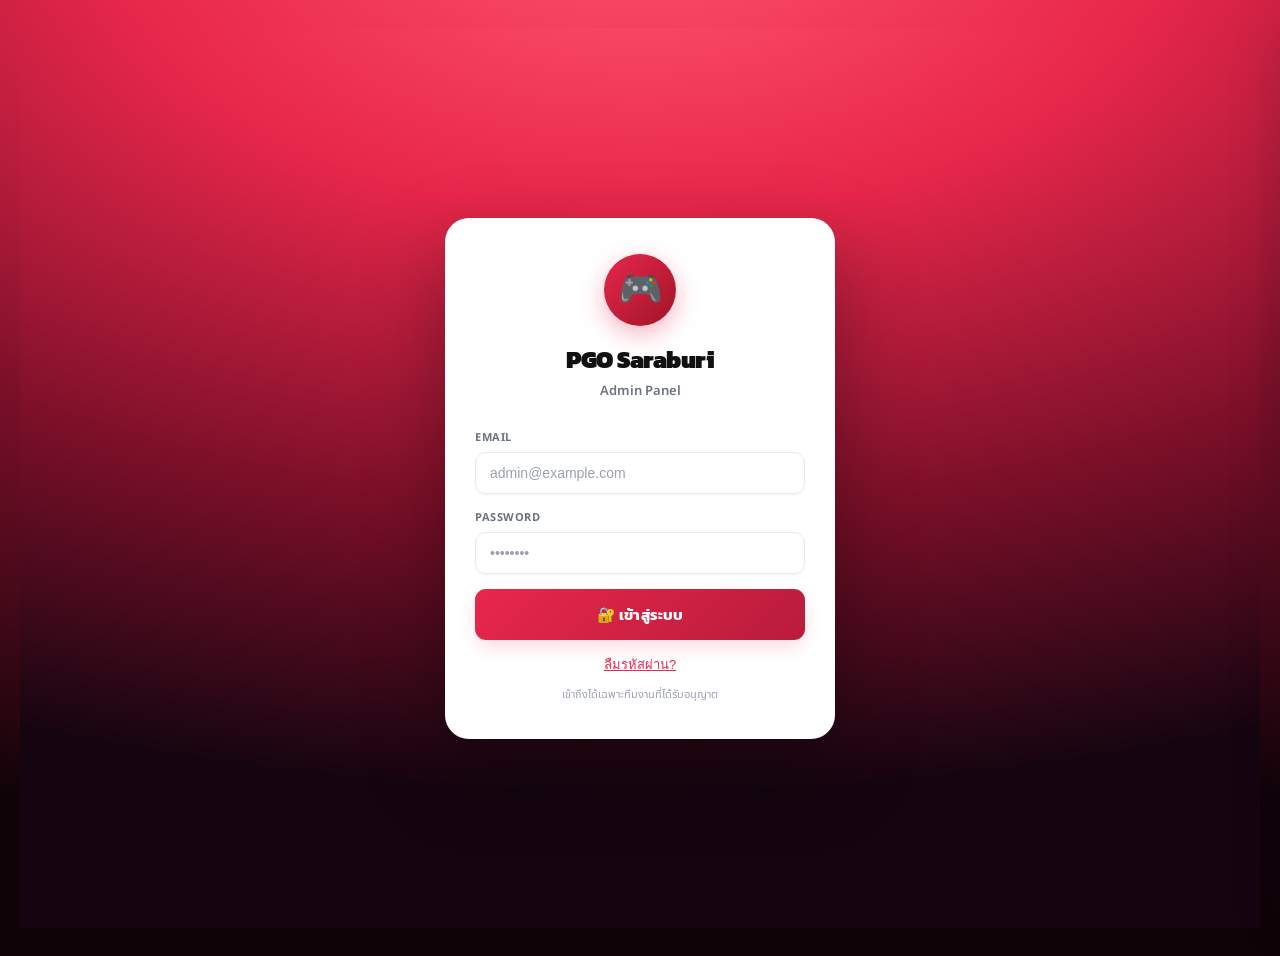
==== commit 3bfd0c70: "Add files via upload" ====
--- a/admin.html
+++ b/admin.html
@@ -30,7 +30,50 @@
       <input class="form-input" id="login-pw" type="password" placeholder="••••••••" autocomplete="current-password">
     </div>
     <button class="btn btn-primary" id="login-btn" onclick="doLogin()">🔐 เข้าสู่ระบบ</button>
-    <p style="font-size:11px;color:#9ca3af;text-align:center;margin-top:14px">เข้าถึงได้เฉพาะทีมงานที่ได้รับอนุญาต</p>
+    <div style="text-align:center;margin-top:12px">
+      <button onclick="showForgotPassword()" style="background:none;border:none;font-size:13px;color:var(--red);cursor:pointer;text-decoration:underline">ลืมรหัสผ่าน?</button>
+    </div>
+    <p style="font-size:11px;color:#9ca3af;text-align:center;margin-top:10px">เข้าถึงได้เฉพาะทีมงานที่ได้รับอนุญาต</p>
+  </div>
+</div>
+
+<!-- FORGOT PASSWORD -->
+<div id="screen-forgot" class="hidden" style="min-height:100vh;display:flex;align-items:center;justify-content:center;padding:24px">
+  <div style="background:#fff;border-radius:24px;padding:36px 30px;width:100%;max-width:390px;box-shadow:0 32px 80px rgba(0,0,0,.35)">
+    <div style="text-align:center;margin-bottom:24px">
+      <div style="width:72px;height:72px;border-radius:50%;background:linear-gradient(135deg,#E8274B,#a01428);display:flex;align-items:center;justify-content:center;font-size:32px;margin:0 auto 16px;box-shadow:0 8px 24px rgba(232,39,75,.35)">🔓</div>
+      <h1 style="font-size:20px;font-weight:900;color:#111">ลืมรหัสผ่าน</h1>
+      <p style="font-size:13px;color:#6b7280;margin-top:4px">กรอกอีเมลที่ใช้เข้าสู่ระบบ Admin ระบบจะส่งลิงก์ตั้งรหัสผ่านใหม่ไปให้</p>
+    </div>
+    <div class="err-box hidden" id="forgot-err"></div>
+    <div class="info-box hidden" id="forgot-sent"></div>
+    <div class="form-group">
+      <label class="form-label">Email</label>
+      <input class="form-input" id="forgot-email" type="email" placeholder="admin@example.com" autocomplete="email">
+    </div>
+    <button class="btn btn-primary" id="forgot-btn" onclick="sendPasswordReset()">📧 ส่งลิงก์รีเซ็ตรหัสผ่าน</button>
+    <button class="btn btn-secondary mt-8" onclick="backToLogin()">← กลับไปเข้าสู่ระบบ</button>
+  </div>
+</div>
+
+<!-- SET NEW PASSWORD (จากลิงก์ในอีเมล) -->
+<div id="screen-reset-password" class="hidden" style="min-height:100vh;display:flex;align-items:center;justify-content:center;padding:24px">
+  <div style="background:#fff;border-radius:24px;padding:36px 30px;width:100%;max-width:390px;box-shadow:0 32px 80px rgba(0,0,0,.35)">
+    <div style="text-align:center;margin-bottom:24px">
+      <div style="width:72px;height:72px;border-radius:50%;background:linear-gradient(135deg,#E8274B,#a01428);display:flex;align-items:center;justify-content:center;font-size:32px;margin:0 auto 16px;box-shadow:0 8px 24px rgba(232,39,75,.35)">🔑</div>
+      <h1 style="font-size:20px;font-weight:900;color:#111">ตั้งรหัสผ่านใหม่</h1>
+      <p style="font-size:13px;color:#6b7280;margin-top:4px">ตั้งรหัสผ่านใหม่สำหรับบัญชี Admin ของคุณ</p>
+    </div>
+    <div class="err-box hidden" id="reset-pw-err"></div>
+    <div class="form-group">
+      <label class="form-label">รหัสผ่านใหม่ (อย่างน้อย 6 ตัวอักษร)</label>
+      <input class="form-input" id="reset-pw-new" type="password" placeholder="••••••••" autocomplete="new-password">
+    </div>
+    <div class="form-group">
+      <label class="form-label">ยืนยันรหัสผ่านใหม่</label>
+      <input class="form-input" id="reset-pw-confirm" type="password" placeholder="••••••••" autocomplete="new-password">
+    </div>
+    <button class="btn btn-primary" id="reset-pw-btn" onclick="submitNewPassword()">✅ บันทึกรหัสผ่านใหม่</button>
   </div>
 </div>
 
@@ -442,9 +485,20 @@
 const IS_CONFIGURED = !SUPABASE_URL.includes('YOUR_PROJECT');
 
 let db = null;
+let _isPasswordRecovery = false;
 if (IS_CONFIGURED) {
   const { createClient } = window.supabase;
   db = createClient(SUPABASE_URL, SUPABASE_ANON_KEY);
+  // ตรวจจับตอนคลิกลิงก์ตั้งรหัสผ่านใหม่จากอีเมล (Supabase ส่ง event นี้มาเอง
+  // หลัง parse token ใน URL แล้ว) — ต้องดักไว้ตั้งแต่ต้น ก่อน DOMContentLoaded
+  // จะเช็ค session ปกติ ไม่งั้นจะพาไปหน้า login/main ทับหน้าตั้งรหัสผ่านใหม่
+  db.auth.onAuthStateChange((event) => {
+    if (event === 'PASSWORD_RECOVERY') {
+      _isPasswordRecovery = true;
+      ['screen-login','screen-main','screen-noaccess','screen-forgot'].forEach(hide);
+      show('screen-reset-password');
+    }
+  });
 }
 
 const TEAM_LABEL = { mystic:'💙 Mystic', valor:'❤️ Valor', instinct:'💛 Instinct' };
@@ -531,6 +585,53 @@
     bootAdmin();
   } catch(e) { showErr('login-err', e.message||'เข้าสู่ระบบไม่สำเร็จ'); }
   finally { $('login-btn').disabled=false; $('login-btn').textContent='🔐 เข้าสู่ระบบ'; }
+}
+
+// ==================== ลืมรหัสผ่าน / ตั้งรหัสผ่านใหม่ ====================
+function showForgotPassword() {
+  hide('screen-login'); hideErr('forgot-err'); hide('forgot-sent');
+  $('forgot-email').value = $('login-email').value.trim();
+  show('screen-forgot');
+}
+function backToLogin() { hide('screen-forgot'); show('screen-login'); }
+
+async function sendPasswordReset() {
+  const email = $('forgot-email').value.trim();
+  hideErr('forgot-err'); hide('forgot-sent');
+  if (!email) { showErr('forgot-err', 'กรุณากรอกอีเมล'); return; }
+  if (!IS_CONFIGURED || !db) { showErr('forgot-err', 'ระบบยังไม่ได้ตั้งค่า Supabase'); return; }
+  $('forgot-btn').disabled = true;
+  try {
+    // redirect กลับมาที่ admin.html หน้าเดิมนี้เอง (ไม่ต้องมี URL แยก) —
+    // Supabase จะแปะ token ใน URL hash แล้ว onAuthStateChange('PASSWORD_RECOVERY')
+    // ที่ดักไว้ตอนสร้าง client จะพาไปหน้าตั้งรหัสผ่านใหม่ให้อัตโนมัติ
+    const redirectTo = location.origin + location.pathname;
+    const { error } = await db.auth.resetPasswordForEmail(email, { redirectTo });
+    if (error) throw error;
+    $('forgot-sent').textContent = '📧 ส่งลิงก์ตั้งรหัสผ่านใหม่ไปที่ ' + email + ' แล้ว (เช็กในอีเมล รวมถึงถังขยะ/สแปม)';
+    show('forgot-sent');
+  } catch(e) { showErr('forgot-err', e.message || 'ส่งลิงก์ไม่สำเร็จ'); }
+  finally { $('forgot-btn').disabled = false; }
+}
+
+async function submitNewPassword() {
+  const pw1 = $('reset-pw-new').value;
+  const pw2 = $('reset-pw-confirm').value;
+  hideErr('reset-pw-err');
+  if (!pw1 || pw1.length < 6) { showErr('reset-pw-err', 'รหัสผ่านต้องมีอย่างน้อย 6 ตัวอักษร'); return; }
+  if (pw1 !== pw2) { showErr('reset-pw-err', 'รหัสผ่านทั้งสองช่องไม่ตรงกัน'); return; }
+  $('reset-pw-btn').disabled = true;
+  try {
+    const { error } = await db.auth.updateUser({ password: pw1 });
+    if (error) throw error;
+    showToast('ตั้งรหัสผ่านใหม่เรียบร้อย กรุณาเข้าสู่ระบบอีกครั้งด้วยรหัสผ่านใหม่', 'success', 5000);
+    await db.auth.signOut();
+    _isPasswordRecovery = false;
+    history.replaceState(null, '', location.pathname); // ล้าง token ออกจาก URL
+    hide('screen-reset-password');
+    show('screen-login');
+  } catch(e) { showErr('reset-pw-err', e.message || 'ตั้งรหัสผ่านใหม่ไม่สำเร็จ'); }
+  finally { $('reset-pw-btn').disabled = false; }
 }
 
 function bootAdmin() {
@@ -2098,6 +2199,11 @@
 
 // ==================== Init ====================
 window.addEventListener('DOMContentLoaded', async()=>{
+  // ถ้าเป็นลิงก์ตั้งรหัสผ่านใหม่จากอีเมล (มี type=recovery ใน URL hash) อย่าเพิ่ง
+  // ไปเช็ค session/ล็อกอินตามปกติ — รอให้ onAuthStateChange('PASSWORD_RECOVERY')
+  // (ดักไว้ตอนสร้าง db client) พาไปหน้าตั้งรหัสผ่านใหม่แทน ไม่งั้นจะโดนหน้า
+  // login/main ทับก่อนเพราะ event นั้นมาแบบ async
+  if (_isPasswordRecovery || location.hash.includes('type=recovery')) return;
   if (IS_CONFIGURED && db) {
     const {data:{session}}=await db.auth.getSession();
     if (session) {
